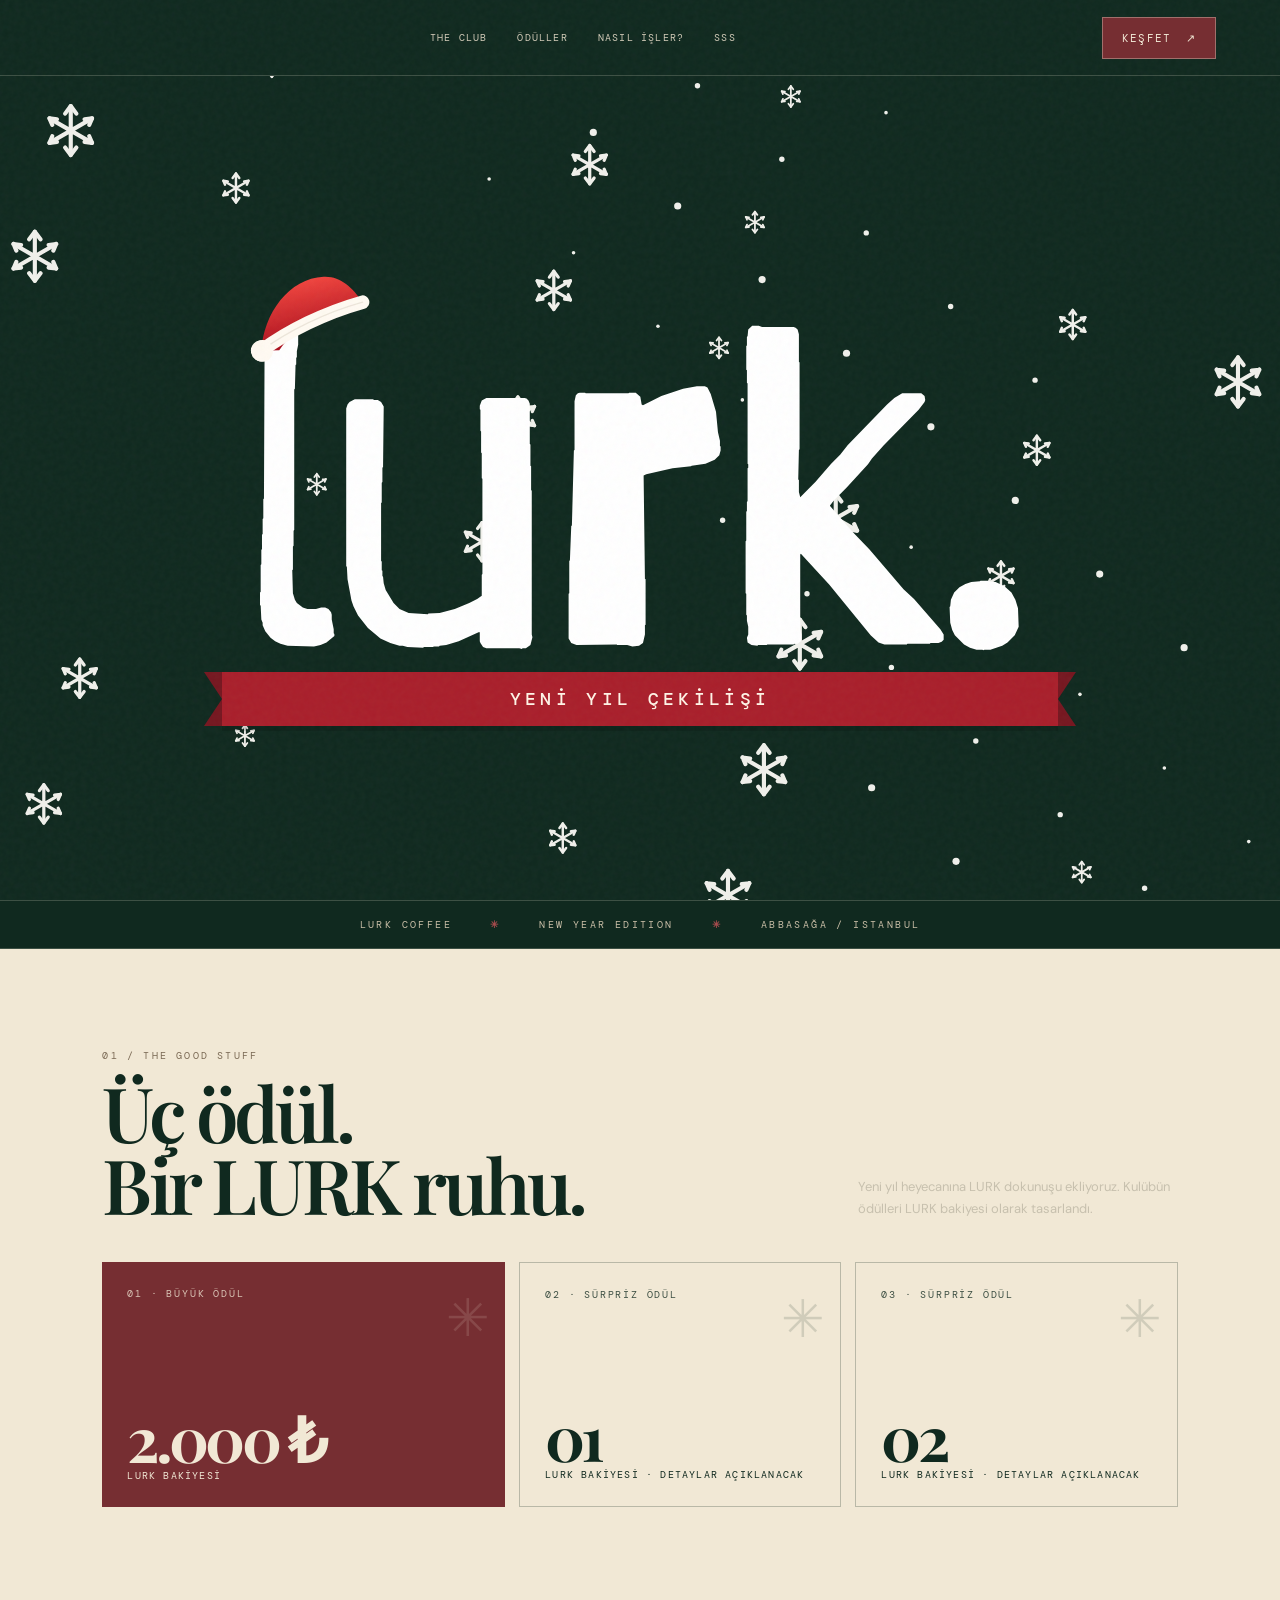
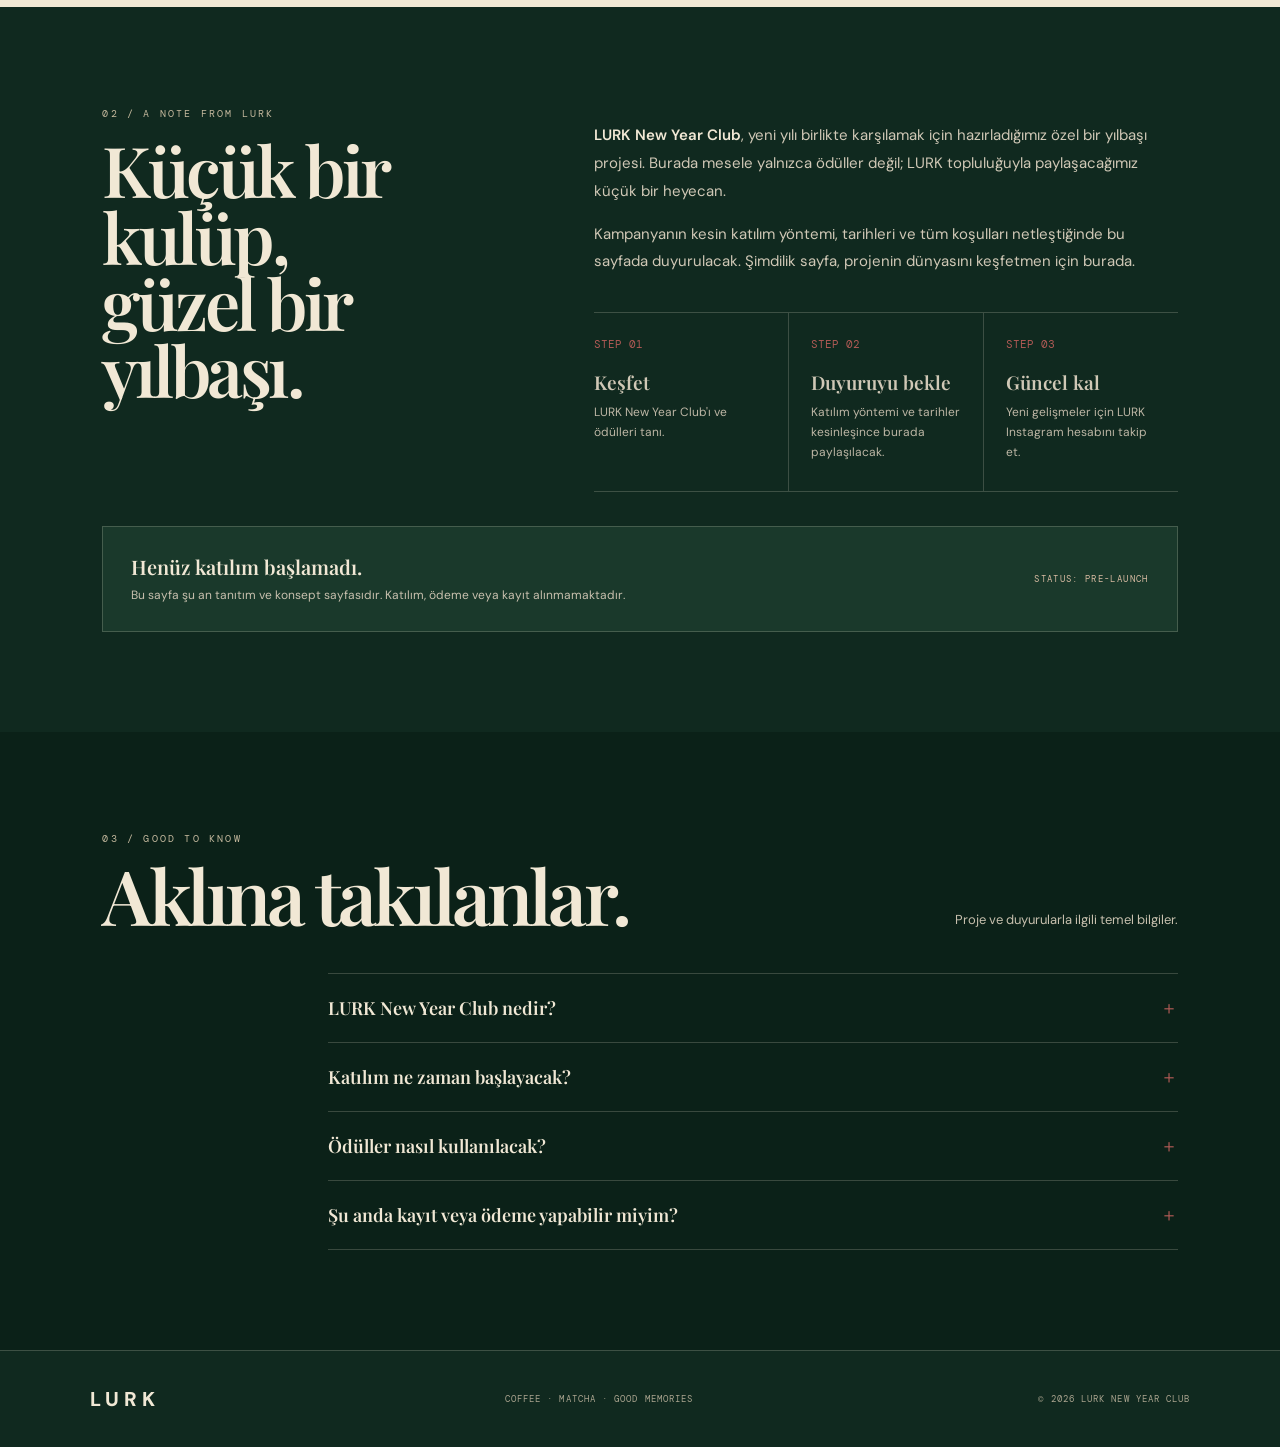
==== new-year-club/index.html @ 6da9ea79 "Add more breathing room above New Year ribbon" ====
<!doctype html>
<html lang="tr">
<head>
  <meta charset="UTF-8">
  <meta name="viewport" content="width=device-width, initial-scale=1">
  <meta name="theme-color" content="#10291f">
  <meta name="description" content="LURK New Year Club. Yeni yıla LURK'le, özel sürprizlerle gir.">
  <title>LURK New Year Club · 2026/27</title>
  <link rel="preconnect" href="https://fonts.googleapis.com">
  <link rel="preconnect" href="https://fonts.gstatic.com" crossorigin>
  <link href="https://fonts.googleapis.com/css2?family=DM+Mono:wght@400;500&family=DM+Sans:wght@400;500;600;700;800&family=Playfair+Display:ital,wght@0,600;0,700;1,600;1,700&display=swap" rel="stylesheet">
  <style>
    :root{--green:#10291f;--green2:#19392b;--cream:#f1e8d5;--paper:#e7dcc5;--red:#762e32;--ink:#18251e;--muted:#b8b49f;--line:rgba(241,232,213,.2);--mono:'DM Mono',monospace;--sans:'DM Sans',sans-serif;--serif:'Playfair Display',Georgia,serif}
    *{box-sizing:border-box}html{scroll-behavior:smooth}body{margin:0;background:var(--green);color:var(--cream);font-family:var(--sans);overflow-x:hidden}a{color:inherit;text-decoration:none}button{font:inherit}
    .grain{position:fixed;inset:0;pointer-events:none;z-index:5;opacity:.075;background-image:url("data:image/svg+xml,%3Csvg viewBox='0 0 180 180' xmlns='http://www.w3.org/2000/svg'%3E%3Cfilter id='n'%3E%3CfeTurbulence type='fractalNoise' baseFrequency='.9' numOctaves='3' stitchTiles='stitch'/%3E%3C/filter%3E%3Crect width='100%25' height='100%25' filter='url(%23n)' opacity='.5'/%3E%3C/svg%3E")}
    header{height:76px;padding:0 clamp(20px,5vw,76px);display:flex;align-items:center;justify-content:space-between;border-bottom:1px solid var(--line);position:relative;z-index:10}
    .brand{font-weight:800;letter-spacing:.25em;font-size:24px}.brand small{display:block;font:9px var(--mono);letter-spacing:.42em;margin-top:2px;text-align:center}
    nav{display:flex;align-items:center;gap:30px;font:10px var(--mono);letter-spacing:.12em;text-transform:uppercase;color:#d2cbb8}nav a:hover{color:#fff}
    .nav-cta,.button{background:var(--red);color:var(--cream);padding:13px 19px;border:1px solid rgba(241,232,213,.35);font:11px var(--mono);letter-spacing:.12em;text-transform:uppercase;display:inline-flex;align-items:center;gap:14px;transition:.2s}.nav-cta:hover,.button:hover{background:#8a3b3f;transform:translateY(-2px)}
    .menu-toggle{display:none;background:none;border:1px solid var(--line);color:var(--cream);padding:8px 11px}
    .hero{min-height:650px;padding:72px clamp(22px,7vw,110px) 64px;display:grid;grid-template-columns:1.08fr .92fr;gap:5vw;align-items:center;position:relative;overflow:hidden}
    .hero:before{content:'27';position:absolute;right:-20px;top:-120px;font:700 clamp(300px,45vw,650px)/1 var(--serif);color:rgba(241,232,213,.035);pointer-events:none}
    .eyebrow,.section-kicker{font:10px var(--mono);letter-spacing:.22em;text-transform:uppercase;color:#c4b89d}
    .eyebrow:before{content:'✳';color:#a65a56;margin-right:12px}
    h1{font:700 clamp(64px,10vw,142px)/.82 var(--serif);letter-spacing:-.075em;margin:30px 0 24px;max-width:760px}
    h1 em{color:#a74d4e;font-weight:600;display:block;margin-left:11%}
    .hero-copy{font:italic 19px/1.55 var(--serif);color:#d8cfbc;max-width:430px;margin:28px 0 30px}
    .hero-actions{display:flex;align-items:center;gap:22px;flex-wrap:wrap}.text-link{font:10px var(--mono);letter-spacing:.12em;text-transform:uppercase;border-bottom:1px solid #9a8d75;padding-bottom:6px}
    .hero-art{min-height:480px;position:relative;display:flex;align-items:center;justify-content:center}
    .orbit{width:min(39vw,470px);aspect-ratio:1;border:1px solid rgba(241,232,213,.28);border-radius:50%;position:absolute}
    .orbit:before,.orbit:after{content:'✳';position:absolute;color:#c8b998;font-size:26px}.orbit:before{top:7%;left:14%}.orbit:after{bottom:10%;right:12%}
    .poster-card{width:min(34vw,390px);min-width:280px;aspect-ratio: .78;background:var(--paper);color:var(--green);padding:22px;transform:rotate(3deg);box-shadow:18px 22px 0 rgba(0,0,0,.18);position:relative}
    .poster-inner{height:100%;border:1px solid rgba(16,41,31,.42);padding:20px 17px;display:flex;flex-direction:column;align-items:center;text-align:center;justify-content:space-between;position:relative;overflow:hidden}
    .poster-inner:before{content:'LURK';position:absolute;bottom:4px;left:0;right:0;font:800 74px var(--sans);letter-spacing:.15em;color:rgba(16,41,31,.045)}
    .poster-top{font:9px var(--mono);letter-spacing:.25em}.poster-title{font:700 clamp(45px,6vw,76px)/.8 var(--serif);letter-spacing:-.08em;margin:15px 0}.poster-title span{display:block;color:var(--red);font-style:italic;margin:12px 0 0 22px}.cup{width:130px;height:112px;margin:5px auto 10px;position:relative}.cup svg{width:100%;height:100%}.poster-foot{font:9px var(--mono);letter-spacing:.16em;line-height:1.8}
    .stamp{position:absolute;right:-23px;bottom:54px;width:100px;height:100px;border:1px solid var(--red);border-radius:50%;color:var(--red);display:grid;place-items:center;text-align:center;font:9px var(--mono);letter-spacing:.12em;transform:rotate(-13deg);background:var(--paper);outline:1px dashed var(--red);outline-offset:-7px}
    .ticker{border-top:1px solid var(--line);border-bottom:1px solid var(--line);padding:17px 0;overflow:hidden;white-space:nowrap;color:#c9bea7;font:10px var(--mono);letter-spacing:.2em;text-transform:uppercase}.ticker span{display:inline-block;animation:marquee 30s linear infinite}.ticker b{color:#a64b4d;margin:0 30px}@keyframes marquee{to{transform:translateX(-50%)}}
    section.content{padding:100px clamp(22px,8vw,120px)}.section-head{display:flex;justify-content:space-between;align-items:end;gap:30px;margin-bottom:42px}.section-head h2{font:600 clamp(42px,6vw,76px)/.95 var(--serif);letter-spacing:-.05em;margin:14px 0 0}.section-head p{max-width:320px;color:#c7c0ae;font-size:13px;line-height:1.7;margin:0}
    .prizes{background:var(--cream);color:var(--green)}.prizes .section-kicker{color:#7b6a55}.prize-grid{display:grid;grid-template-columns:1.25fr 1fr 1fr;gap:14px}.prize{min-height:245px;border:1px solid rgba(16,41,31,.25);padding:25px;display:flex;flex-direction:column;justify-content:space-between;position:relative;overflow:hidden}.prize:first-child{background:var(--red);color:var(--cream);border:0}.prize-num{font:10px var(--mono);letter-spacing:.18em;text-transform:uppercase;opacity:.8}.prize-value{font:700 clamp(35px,5vw,62px)/1 var(--serif);letter-spacing:-.06em}.prize-label{font:10px var(--mono);letter-spacing:.12em;text-transform:uppercase}.prize-mark{position:absolute;right:15px;top:18px;font:52px var(--serif);opacity:.14}
    .about-grid{display:grid;grid-template-columns:.8fr 1.2fr;gap:8vw;align-items:start}.about-grid h2{font:600 clamp(42px,6vw,70px)/.95 var(--serif);letter-spacing:-.05em;margin:16px 0}.about-copy{color:#d0c8b6;font-size:15px;line-height:1.85;max-width:650px}.about-copy strong{color:var(--cream);font-weight:600}
    .steps{display:grid;grid-template-columns:repeat(3,1fr);border-top:1px solid var(--line);border-bottom:1px solid var(--line);margin-top:36px}.step{padding:24px 22px 28px 0}.step+.step{padding-left:22px;border-left:1px solid var(--line)}.step-no{font:11px var(--mono);color:#b05a55}.step h3{font:600 19px var(--serif);margin:18px 0 8px}.step p{font-size:12px;line-height:1.65;color:#bdb6a5;margin:0}
    .notice{background:#1a392b;border:1px solid rgba(241,232,213,.2);padding:26px 28px;display:flex;align-items:center;justify-content:space-between;gap:25px;margin-top:34px}.notice strong{font:600 20px var(--serif)}.notice p{font-size:12px;line-height:1.6;color:#c8c0ae;margin:6px 0 0}.notice-tag{font:9px var(--mono);letter-spacing:.15em;text-transform:uppercase;color:#d8bba2;white-space:nowrap}
    .faq{background:#0b2118}.faq-list{max-width:850px;margin-left:auto}.faq-item{border-top:1px solid var(--line)}.faq-item:last-child{border-bottom:1px solid var(--line)}.faq-q{width:100%;background:none;border:0;color:var(--cream);display:flex;justify-content:space-between;text-align:left;padding:22px 0;font:600 18px var(--serif);cursor:pointer}.faq-q span:last-child{font:18px var(--mono);color:#b15b56}.faq-a{display:none;color:#c4bdac;font-size:13px;line-height:1.8;padding:0 40px 22px 0;max-width:700px}.faq-item.open .faq-a{display:block}
    footer{padding:35px clamp(22px,7vw,100px);border-top:1px solid var(--line);display:flex;align-items:center;justify-content:space-between;gap:20px;color:#aaa48f;font:9px var(--mono);letter-spacing:.12em;text-transform:uppercase}.footer-brand{font:800 20px var(--sans);letter-spacing:.25em;color:var(--cream)}
    @media(max-width:800px){header{height:66px}.menu-toggle{display:block}nav{display:none;position:absolute;top:66px;left:0;right:0;background:var(--green);padding:22px;flex-direction:column;align-items:flex-start;border-bottom:1px solid var(--line)}nav.open{display:flex}.nav-cta{display:none}.hero{grid-template-columns:1fr;padding-top:62px;gap:25px;min-height:auto}.hero-art{min-height:390px}.poster-card{width:290px}.orbit{width:340px}.hero:before{font-size:380px;top:20px}.section-head{display:block}.section-head p{margin-top:18px}.prize-grid{grid-template-columns:1fr}.prize{min-height:190px}.about-grid{grid-template-columns:1fr;gap:25px}.steps{grid-template-columns:1fr}.step,.step+.step{padding:20px 0;border-left:0;border-bottom:1px solid var(--line)}.step:last-child{border-bottom:0}.notice{align-items:flex-start;flex-direction:column}footer{flex-direction:column;align-items:flex-start}}
    @media(prefers-reduced-motion:reduce){*,*:before,*:after{scroll-behavior:auto!important;animation:none!important;transition:none!important}}
  
    /* Mobile-first refinements */

    @media(max-width:600px){
      .hero{display:flex;flex-direction:column;align-items:stretch;padding-top:34px}
      .hero-art{order:0;min-height:345px;margin:0 -8px 22px}
      .hero-copy-wrap{order:1;text-align:center}
      .hero-copy-wrap .eyebrow{display:none}
      .hero-copy-wrap h1{display:none}
      .hero-copy{font-size:18px;max-width:340px;margin:8px auto 22px}
      .hero-actions{justify-content:center}
      .poster-card{width:min(78vw,330px);min-width:0;aspect-ratio:.82;padding:13px;transform:rotate(1.5deg);box-shadow:10px 13px 0 rgba(0,0,0,.2)}
      .poster-inner{padding:17px 12px}
      .poster-top{font-size:8px;letter-spacing:.18em}
      .poster-title{font-size:clamp(52px,15vw,72px);margin:15px 0}
      .cup{width:125px;height:110px;margin:8px auto 12px}
      .poster-foot{font-size:8px}
      .stamp{right:-2px;bottom:28px;width:76px;height:76px;font-size:7px}
      .prize{background:#e7dcc5;border:1px solid rgba(118,46,50,.5);outline:1px dashed rgba(118,46,50,.45);outline-offset:-6px}
      .prize:first-child{background:#762e32;color:#f1e8d5;outline-color:rgba(241,232,213,.55)}
      .prize-value{font-size:50px}
    }

    @media(max-width:600px){
      .topline{height:27px;font-size:8px;letter-spacing:.12em}
      header{height:62px;padding:0 18px}
      .brand{font-size:21px}
      .brand small{font-size:8px}
      .menu-toggle{font-size:9px;letter-spacing:.12em;padding:8px 10px}
      nav{top:62px;padding:20px 22px;gap:22px}
      nav a{font-size:11px}
      .hero{padding:52px 22px 35px;gap:0;min-height:0;display:flex;flex-direction:column;align-items:stretch}
      .eyebrow{font-size:9px;letter-spacing:.14em}
      h1{font-size:clamp(58px,17vw,86px);line-height:.83;margin:25px 0 18px;letter-spacing:-.08em}
      h1 em{margin-left:8%}
      .hero-copy{font-size:17px;line-height:1.45;margin:0 0 23px;max-width:330px}
      .hero-actions{gap:17px}
      .button{font-size:10px;padding:13px 15px}
      .text-link{font-size:9px}
      .hero-art{min-height:365px;margin:0 -5px 0}
      .orbit{width:310px;max-width:88vw}
      .poster-card{width:min(76vw,300px);min-width:0;padding:15px;transform:rotate(2deg)}
      .poster-inner{padding:16px 12px}
      .poster-top{font-size:8px}
      .poster-title{font-size:clamp(48px,14vw,66px);margin:10px 0}
      .cup{width:112px;height:96px}
      .poster-foot{font-size:8px}
      .stamp{width:78px;height:78px;right:-5px;bottom:34px;font-size:7px}
      .ticker{padding:13px 0;font-size:9px}
      section.content{padding:68px 22px}
      .section-head{margin-bottom:28px}
      .section-head h2{font-size:48px;line-height:.98}
      .section-head p{font-size:12px;line-height:1.65;margin-top:14px}
      .prize-grid{gap:10px}
      .prize{min-height:155px;padding:20px}
      .prize:first-child{min-height:175px}
      .prize-num,.prize-label{font-size:9px}
      .prize-value{font-size:48px}
      .prize-mark{font-size:42px}
      .about-grid{gap:18px}
      .about-grid h2{font-size:48px}
      .about-copy{font-size:13px;line-height:1.8}
      .steps{margin-top:26px}
      .step,.step+.step{padding:18px 0}
      .step h3{font-size:18px;margin:10px 0 6px}
      .step p{font-size:11px}
      .notice{padding:20px;margin-top:25px;gap:12px}
      .notice strong{font-size:18px}
      .notice p{font-size:11px}
      .notice-tag{font-size:8px}
      .faq .section-head h2{font-size:43px}
      .faq-q{font-size:16px;padding:19px 0;gap:14px}
      .faq-a{font-size:12px;padding-right:20px}
      footer{padding:28px 22px;gap:12px;font-size:8px}
    }
    @media(max-width:380px){
      .hero{padding-left:18px;padding-right:18px}
      .hero-art{min-height:330px}
      .poster-card{width:260px}
      .stamp{right:-8px}
      .hero-actions{align-items:flex-start;flex-direction:column;gap:14px}
      .section-head h2,.about-grid h2{font-size:43px}
    }


    /* Requested opening layout */
    header{justify-content:center}
    header nav{margin:0 auto}
    .opening-logo{position:absolute;z-index:2;top:34px;left:50%;transform:translateX(-50%);width:min(330px,34vw);pointer-events:none}
    .opening-logo img{display:block;width:100%;height:auto}
    .hero{padding-top:155px}
    @media(max-width:800px){
      header{justify-content:flex-end}
      header nav{margin:0}
      .opening-logo{top:28px;width:min(270px,72vw)}
      .hero{padding-top:145px}
    }
    @media(max-width:600px){.hero{padding-top:140px}}

    /* Minimal green opening screen with centered white LURK mark */
    .hero.logo-splash{min-height:calc(100svh - 76px);height:calc(100svh - 76px);padding:0;margin:0;display:flex;align-items:center;justify-content:center;background:var(--green);overflow:hidden}
    .hero.logo-splash:before{display:none}
    .logo-splash .opening-logo{position:static;top:auto;left:auto;transform:none;width:min(68vw,760px);margin:0}
    .logo-splash .opening-logo img{display:block;width:100%;height:auto;filter:brightness(0) invert(1)}
    @media(max-width:800px){.hero.logo-splash{min-height:calc(100svh - 66px);height:calc(100svh - 66px);padding:0}.logo-splash .opening-logo{width:min(78vw,560px)}}
    @media(max-width:600px){.hero.logo-splash{min-height:calc(100svh - 62px);height:calc(100svh - 62px);padding:0}.logo-splash .opening-logo{width:min(82vw,460px)}}

    /* Subtle New Year details around the LURK wordmark */
    .festive-logo{position:relative}
    .festive-logo .santa-hat{position:absolute;z-index:2;left:8%;top:-10%;width:17%;height:21%;transform:rotate(-17deg);pointer-events:none}
    .santa-hat:before{content:"";position:absolute;left:8%;bottom:13%;width:88%;height:82%;background:#a93438;clip-path:polygon(0 100%,19% 38%,45% 0,100% 100%);border-radius:7px 7px 2px 2px}
    .santa-hat:after{content:"";position:absolute;left:0;bottom:5%;width:100%;height:18%;background:#fff8e9;border-radius:8px;box-shadow:0 1px 2px #0003}
    .logo-snow{position:absolute;color:#fff8e9;line-height:1;pointer-events:none;text-shadow:0 1px 8px #fff5}
    .snow-one{right:5%;top:-13%;font-size:clamp(18px,3vw,34px)}
    .snow-two{right:-4%;bottom:2%;font-size:clamp(15px,2.3vw,25px)}
    .holly{position:absolute;right:13%;top:-12%;width:54px;height:34px;transform:rotate(12deg);pointer-events:none}
    .holly i{position:absolute;top:8px;width:25px;height:13px;background:#477b4e;border-radius:100% 0 100% 0}
    .holly i:first-child{left:2px;transform:rotate(25deg)}
    .holly i:nth-child(2){right:2px;transform:scaleX(-1) rotate(25deg)}
    .holly b{position:absolute;left:22px;top:13px;width:8px;height:8px;border-radius:50%;background:#c23b40;box-shadow:7px 2px 0 #c23b40,3px -5px 0 #c23b40}
    /* Align Santa hat directly with the upper stroke of the L */
    .festive-logo .santa-hat{left:0.8%;top:-18%;width:13%;height:23%;transform:rotate(-12deg)}
    @media(max-width:600px){.festive-logo .santa-hat{left:0.8%;top:-18%;width:14%;height:24%}.holly{right:10%;top:-15%;transform:scale(.78) rotate(12deg)}}

    /* Fix: decorations are positioned relative to the centered logo itself */
    .hero.logo-splash .opening-logo{position:relative!important;top:auto!important;left:auto!important;transform:none!important;isolation:isolate}
    .hero.logo-splash .santa-hat{left:.5%;top:-15%;width:14%;height:24%;transform:rotate(-12deg)}
    @media(max-width:600px){.hero.logo-splash .santa-hat{left:.5%;top:-15%;width:15%;height:25%}}

    /* Final festive treatment: exact wordmark with dense snowfall overlay */
    .hero.logo-splash .opening-logo{position:relative!important;top:auto!important;left:auto!important;transform:none!important;width:min(68vw,760px);aspect-ratio:1155/496;isolation:isolate}
    .hero.logo-splash .opening-logo .wordmark{position:absolute;inset:0;z-index:1;display:block;width:100%;height:100%;filter:brightness(0) invert(1)}
    .hero.logo-splash .opening-logo .snowfall-overlay{position:absolute;inset:0;z-index:2;display:block;width:100%;height:100%;object-fit:contain;pointer-events:none}
    @media(max-width:800px){.hero.logo-splash .opening-logo{width:min(78vw,560px)}}
    @media(max-width:600px){.hero.logo-splash .opening-logo{width:min(82vw,460px)}}

    /* Full-viewport snowfall, with the hat attached to the L */
    .hero.logo-splash{position:relative;isolation:isolate}
    .hero.logo-splash>.snowfall-overlay{position:absolute;inset:0;z-index:0;width:100%;height:100%;object-fit:cover;display:block;pointer-events:none}
    .hero.logo-splash .opening-logo{z-index:2}
    .hero.logo-splash .opening-logo .wordmark{z-index:1}
    .hero.logo-splash .opening-logo .santa-hat-art{position:absolute;z-index:3;left:-2.5%;top:-22%;width:23%;height:auto;display:block;filter:none;transform:rotate(-8deg);pointer-events:none}
    @media(max-width:600px){.hero.logo-splash .opening-logo .santa-hat-art{left:-2%;top:-21%;width:24%}}

    /* Santa hat: smaller and seated directly on the L */
    .hero.logo-splash .opening-logo .santa-hat-art{
      left:-1.2%;top:-13.5%;width:17%;height:auto;
      transform:rotate(-13deg);transform-origin:22% 78%;
    }
    /* Red horizontal campaign ribbon under the wordmark */
    .hero.logo-splash .new-year-ribbon{
      position:absolute;z-index:4;left:-5%;bottom:-23%;width:110%;height:clamp(34px,5.5vw,54px);
      display:flex;align-items:center;justify-content:center;
      background:#a91f2b;color:#fff4e7;
      box-shadow:0 5px 0 rgba(0,0,0,.13);
      font:500 clamp(11px,1.65vw,18px) var(--mono);
      letter-spacing:.24em;text-align:center;
    }
    .hero.logo-splash .new-year-ribbon:before,
    .hero.logo-splash .new-year-ribbon:after{
      content:"";position:absolute;top:0;width:0;height:0;border-top:calc(clamp(34px,5.5vw,54px)/2) solid #761720;
      border-bottom:calc(clamp(34px,5.5vw,54px)/2) solid #761720;
    }
    .hero.logo-splash .new-year-ribbon:before{left:-18px;border-left:18px solid transparent}
    .hero.logo-splash .new-year-ribbon:after{right:-18px;border-right:18px solid transparent}
    .hero.logo-splash .new-year-ribbon span{position:relative;z-index:1}
    @media(max-width:600px){
      .hero.logo-splash .opening-logo .santa-hat-art{left:-1%;top:-13%;width:17.5%}
      .hero.logo-splash .new-year-ribbon{left:-3%;width:106%;bottom:-24%;height:36px;font-size:11px;letter-spacing:.18em}
      .hero.logo-splash .new-year-ribbon:before,.hero.logo-splash .new-year-ribbon:after{border-top-width:18px;border-bottom-width:18px}
    }
  </style>
</head>
<body>
  <div class="grain"></div>
  <header>
    <button class="menu-toggle" aria-label="Menüyü aç" aria-expanded="false">MENU +</button>
    <nav>
      <a href="#club">The Club</a><a href="#prizes">Ödüller</a><a href="#how">Nasıl işler?</a><a href="#faq">SSS</a>
    </nav>
    <a class="nav-cta" href="#club">Keşfet <span>↗</span></a>
  </header>
  <main id="top">
    <section class="hero logo-splash" id="club" aria-label="LURK">
      <img class="snowfall-overlay" src="./snowfall-full.svg" alt="" aria-hidden="true">
      <div class="opening-logo festive-logo">
        <img class="wordmark" src="./lurk-logo.svg" alt="LURK">
        <img class="santa-hat-art" src="./santa-hat.svg" alt="" aria-hidden="true">
        <div class="new-year-ribbon"><span>YENİ YIL ÇEKİLİŞİ</span></div>
      </div>
    </section>
    <div class="ticker" style="text-align:center;letter-spacing:.24em">LURK COFFEE <b>✳</b> NEW YEAR EDITION <b>✳</b> ABBASAĞA / ISTANBUL</div>
    <section class="content prizes" id="prizes">
      <div class="section-head"><div><div class="section-kicker">01 / The good stuff</div><h2>Üç ödül.<br>Bir LURK ruhu.</h2></div><p>Yeni yıl heyecanına LURK dokunuşu ekliyoruz. Kulübün ödülleri LURK bakiyesi olarak tasarlandı.</p></div>
      <div class="prize-grid">
        <article class="prize"><span class="prize-num">01 · Büyük ödül</span><span class="prize-mark">✳</span><div><div class="prize-value">2.000 ₺</div><div class="prize-label">LURK bakiyesi</div></div></article>
        <article class="prize"><span class="prize-num">02 · Sürpriz ödül</span><span class="prize-mark">✳</span><div><div class="prize-value">01</div><div class="prize-label">LURK bakiyesi · detaylar açıklanacak</div></div></article>
        <article class="prize"><span class="prize-num">03 · Sürpriz ödül</span><span class="prize-mark">✳</span><div><div class="prize-value">02</div><div class="prize-label">LURK bakiyesi · detaylar açıklanacak</div></div></article>
      </div>
    </section>
    <section class="content" id="how">
      <div class="about-grid">
        <div><div class="section-kicker">02 / A note from LURK</div><h2>Küçük bir kulüp,<br>güzel bir yılbaşı.</h2></div>
        <div class="about-copy"><p><strong>LURK New Year Club</strong>, yeni yılı birlikte karşılamak için hazırladığımız özel bir yılbaşı projesi. Burada mesele yalnızca ödüller değil; LURK topluluğuyla paylaşacağımız küçük bir heyecan.</p><p>Kampanyanın kesin katılım yöntemi, tarihleri ve tüm koşulları netleştiğinde bu sayfada duyurulacak. Şimdilik sayfa, projenin dünyasını keşfetmen için burada.</p>
          <div class="steps"><div class="step"><div class="step-no">STEP 01</div><h3>Keşfet</h3><p>LURK New Year Club'ı ve ödülleri tanı.</p></div><div class="step"><div class="step-no">STEP 02</div><h3>Duyuruyu bekle</h3><p>Katılım yöntemi ve tarihler kesinleşince burada paylaşılacak.</p></div><div class="step"><div class="step-no">STEP 03</div><h3>Güncel kal</h3><p>Yeni gelişmeler için LURK Instagram hesabını takip et.</p></div></div>
        </div>
      </div>
      <div class="notice"><div><strong>Henüz katılım başlamadı.</strong><p>Bu sayfa şu an tanıtım ve konsept sayfasıdır. Katılım, ödeme veya kayıt alınmamaktadır.</p></div><div class="notice-tag">STATUS: PRE-LAUNCH</div></div>
    </section>
    <section class="content faq" id="faq">
      <div class="section-head"><div><div class="section-kicker">03 / Good to know</div><h2>Aklına takılanlar.</h2></div><p>Proje ve duyurularla ilgili temel bilgiler.</p></div>
      <div class="faq-list">
        <div class="faq-item"><button class="faq-q" aria-expanded="false">LURK New Year Club nedir?<span>＋</span></button><div class="faq-a">LURK tarafından hazırlanan, yeni yıl dönemine özel ödül ve topluluk etkinliği konseptidir.</div></div>
        <div class="faq-item"><button class="faq-q" aria-expanded="false">Katılım ne zaman başlayacak?<span>＋</span></button><div class="faq-a">Katılım yöntemi, takvim ve koşullar kesinleştiğinde bu sayfa ve LURK'ün sosyal medya hesapları üzerinden duyurulacaktır.</div></div>
        <div class="faq-item"><button class="faq-q" aria-expanded="false">Ödüller nasıl kullanılacak?<span>＋</span></button><div class="faq-a">Büyük ödül için 2.000 TL LURK bakiyesi planlanmaktadır. Kullanım koşulları ve diğer ödüllerin tutarları kesin kampanya duyurusunda açıklanacaktır.</div></div>
        <div class="faq-item"><button class="faq-q" aria-expanded="false">Şu anda kayıt veya ödeme yapabilir miyim?<span>＋</span></button><div class="faq-a">Hayır. Bu ön izleme sayfasında herhangi bir kayıt veya ödeme alınmamaktadır.</div></div>
      </div>
    </section>
  </main>
  <footer><a class="footer-brand" href="#top">LURK</a><span>COFFEE · MATCHA · GOOD MEMORIES</span><span>© 2026 LURK NEW YEAR CLUB</span></footer>
  <script>
    const toggle=document.querySelector('.menu-toggle');const nav=document.querySelector('nav');
    toggle.addEventListener('click',()=>{const open=nav.classList.toggle('open');toggle.setAttribute('aria-expanded',String(open));toggle.textContent=open?'CLOSE −':'MENU +'});
    nav.querySelectorAll('a').forEach(a=>a.addEventListener('click',()=>{nav.classList.remove('open');toggle.setAttribute('aria-expanded','false');toggle.textContent='MENU +'}));
    document.querySelectorAll('.faq-q').forEach(btn=>btn.addEventListener('click',()=>{const item=btn.closest('.faq-item');const open=item.classList.toggle('open');btn.setAttribute('aria-expanded',String(open));btn.querySelector('span').textContent=open?'−':'＋'}));
  </script>
</body>
</html>
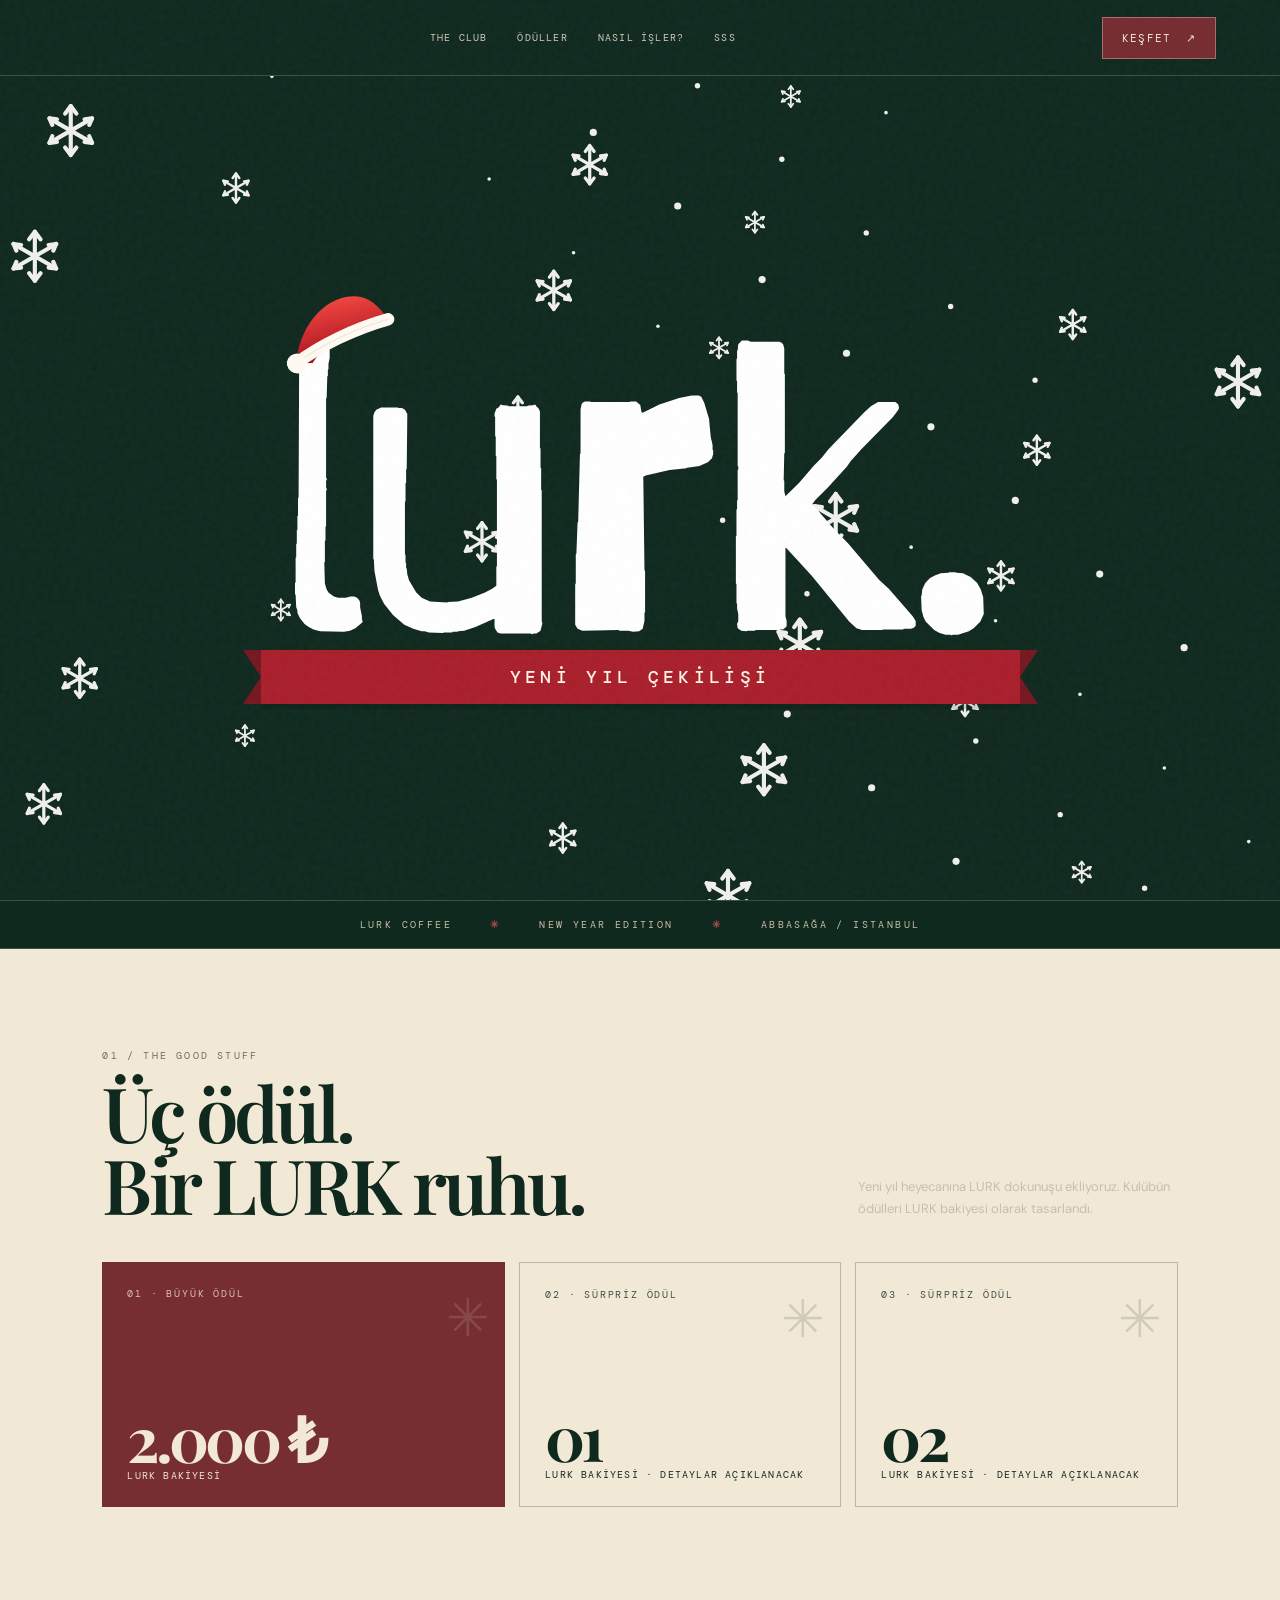
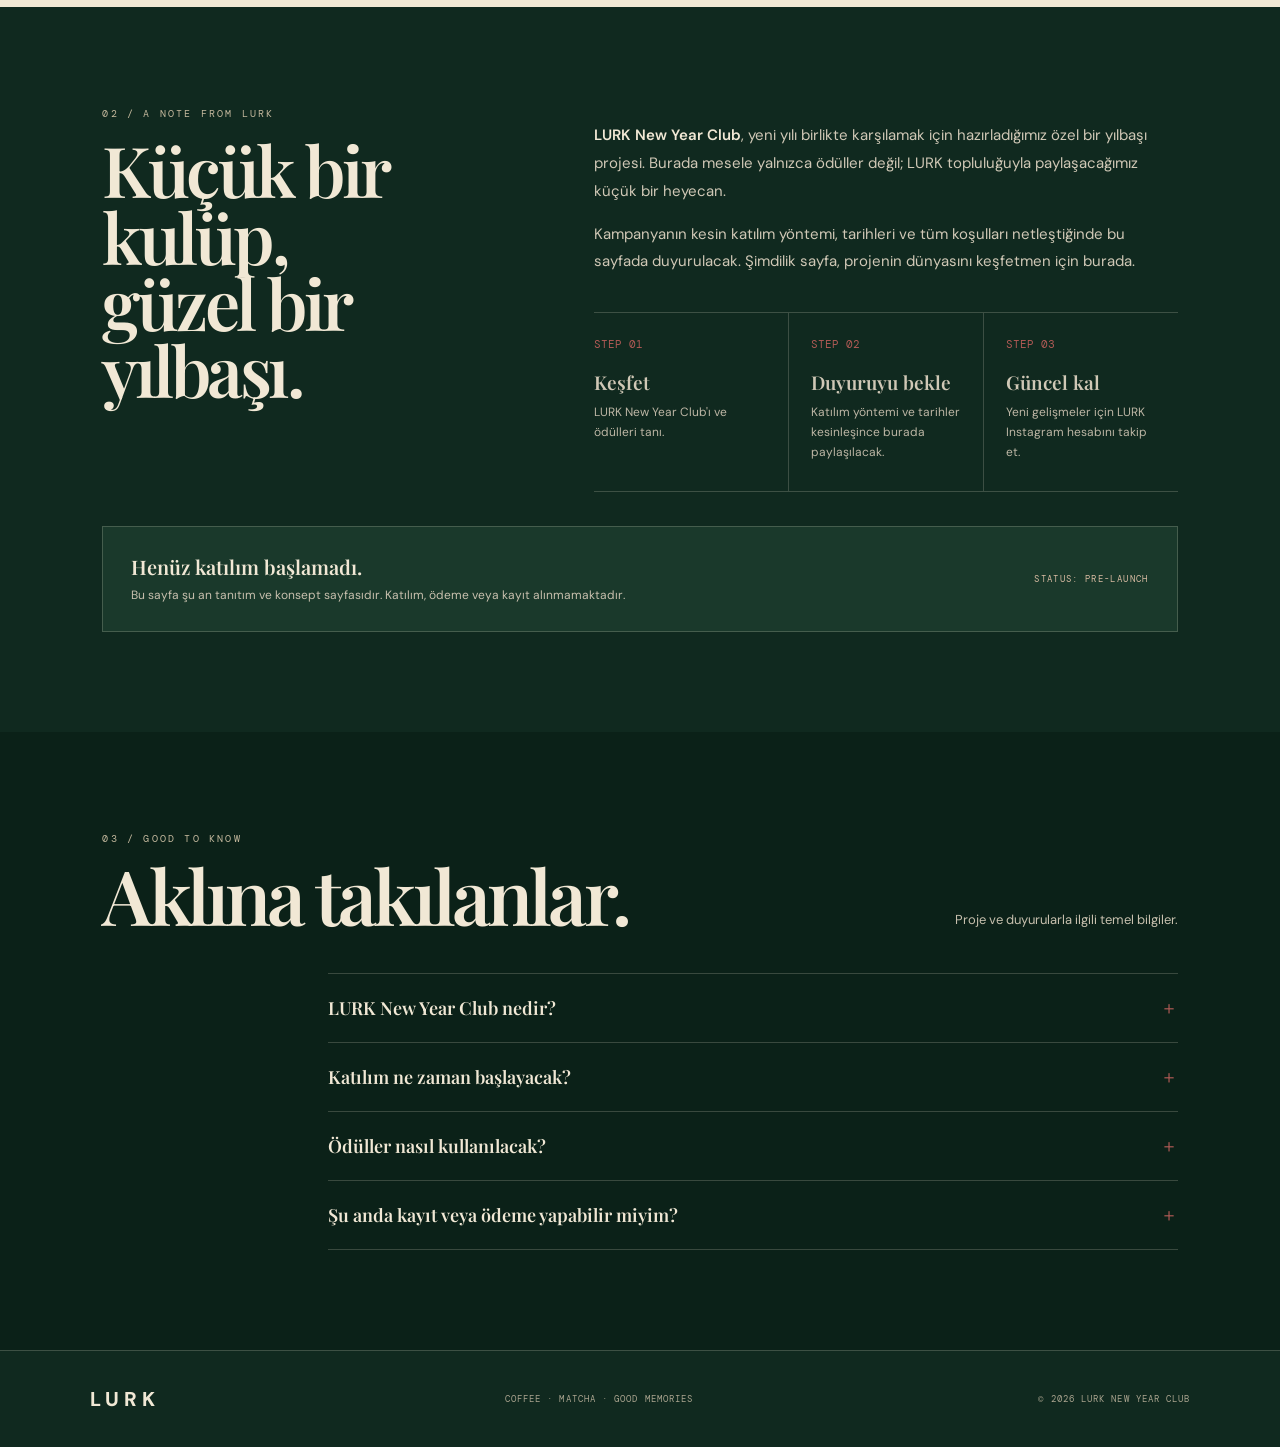
==== commit 5cbc1f5b: "Slightly reduce centered LURK logo size" ====
--- a/new-year-club/index.html
+++ b/new-year-club/index.html
@@ -148,8 +148,8 @@
     .hero.logo-splash:before{display:none}
     .logo-splash .opening-logo{position:static;top:auto;left:auto;transform:none;width:min(68vw,760px);margin:0}
     .logo-splash .opening-logo img{display:block;width:100%;height:auto;filter:brightness(0) invert(1)}
-    @media(max-width:800px){.hero.logo-splash{min-height:calc(100svh - 66px);height:calc(100svh - 66px);padding:0}.logo-splash .opening-logo{width:min(78vw,560px)}}
-    @media(max-width:600px){.hero.logo-splash{min-height:calc(100svh - 62px);height:calc(100svh - 62px);padding:0}.logo-splash .opening-logo{width:min(82vw,460px)}}
+    @media(max-width:800px){.hero.logo-splash{min-height:calc(100svh - 66px);height:calc(100svh - 66px);padding:0}.logo-splash .opening-logo{width:min(72vw,520px)}}
+    @media(max-width:600px){.hero.logo-splash{min-height:calc(100svh - 62px);height:calc(100svh - 62px);padding:0}.logo-splash .opening-logo{width:min(76vw,430px)}}
 
     /* Subtle New Year details around the LURK wordmark */
     .festive-logo{position:relative}
@@ -174,7 +174,7 @@
     @media(max-width:600px){.hero.logo-splash .santa-hat{left:.5%;top:-15%;width:15%;height:25%}}
 
     /* Final festive treatment: exact wordmark with dense snowfall overlay */
-    .hero.logo-splash .opening-logo{position:relative!important;top:auto!important;left:auto!important;transform:none!important;width:min(68vw,760px);aspect-ratio:1155/496;isolation:isolate}
+    .hero.logo-splash .opening-logo{position:relative!important;top:auto!important;left:auto!important;transform:none!important;width:min(62vw,690px);aspect-ratio:1155/496;isolation:isolate}
     .hero.logo-splash .opening-logo .wordmark{position:absolute;inset:0;z-index:1;display:block;width:100%;height:100%;filter:brightness(0) invert(1)}
     .hero.logo-splash .opening-logo .snowfall-overlay{position:absolute;inset:0;z-index:2;display:block;width:100%;height:100%;object-fit:contain;pointer-events:none}
     @media(max-width:800px){.hero.logo-splash .opening-logo{width:min(78vw,560px)}}
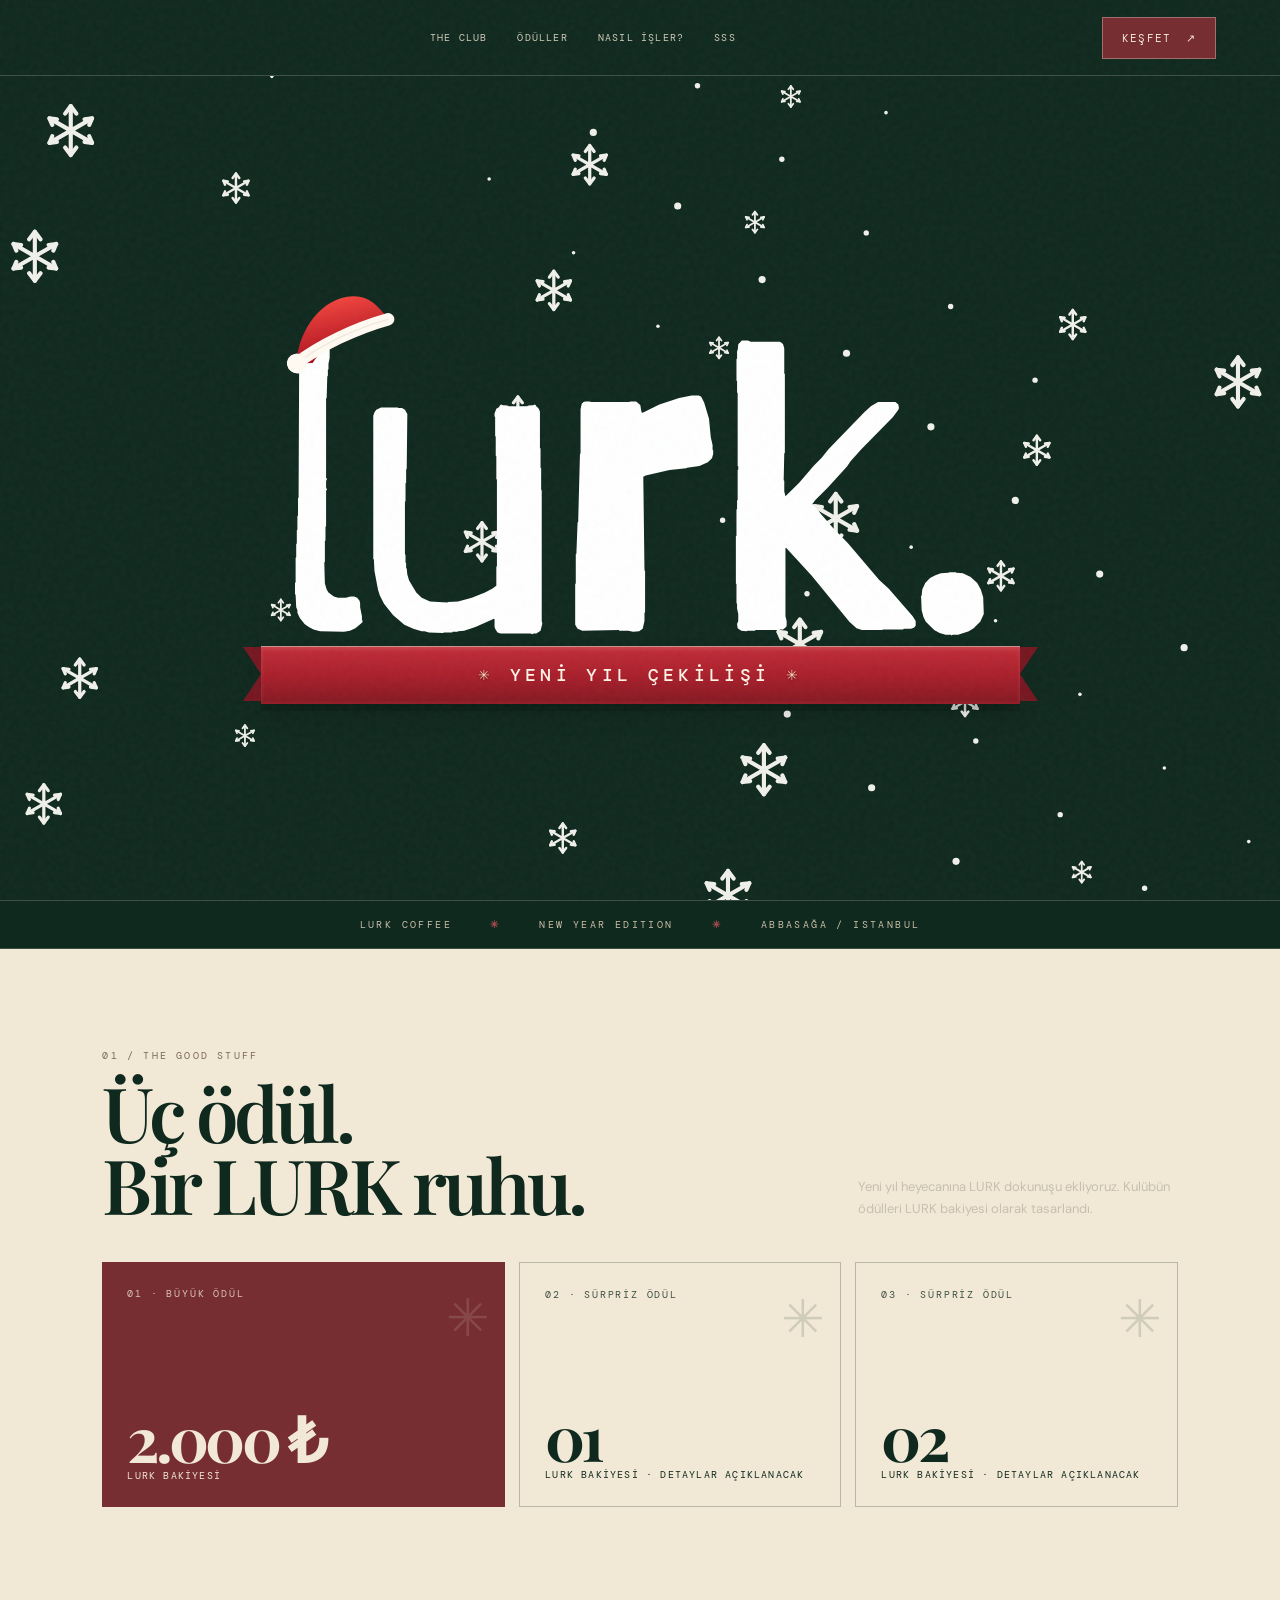
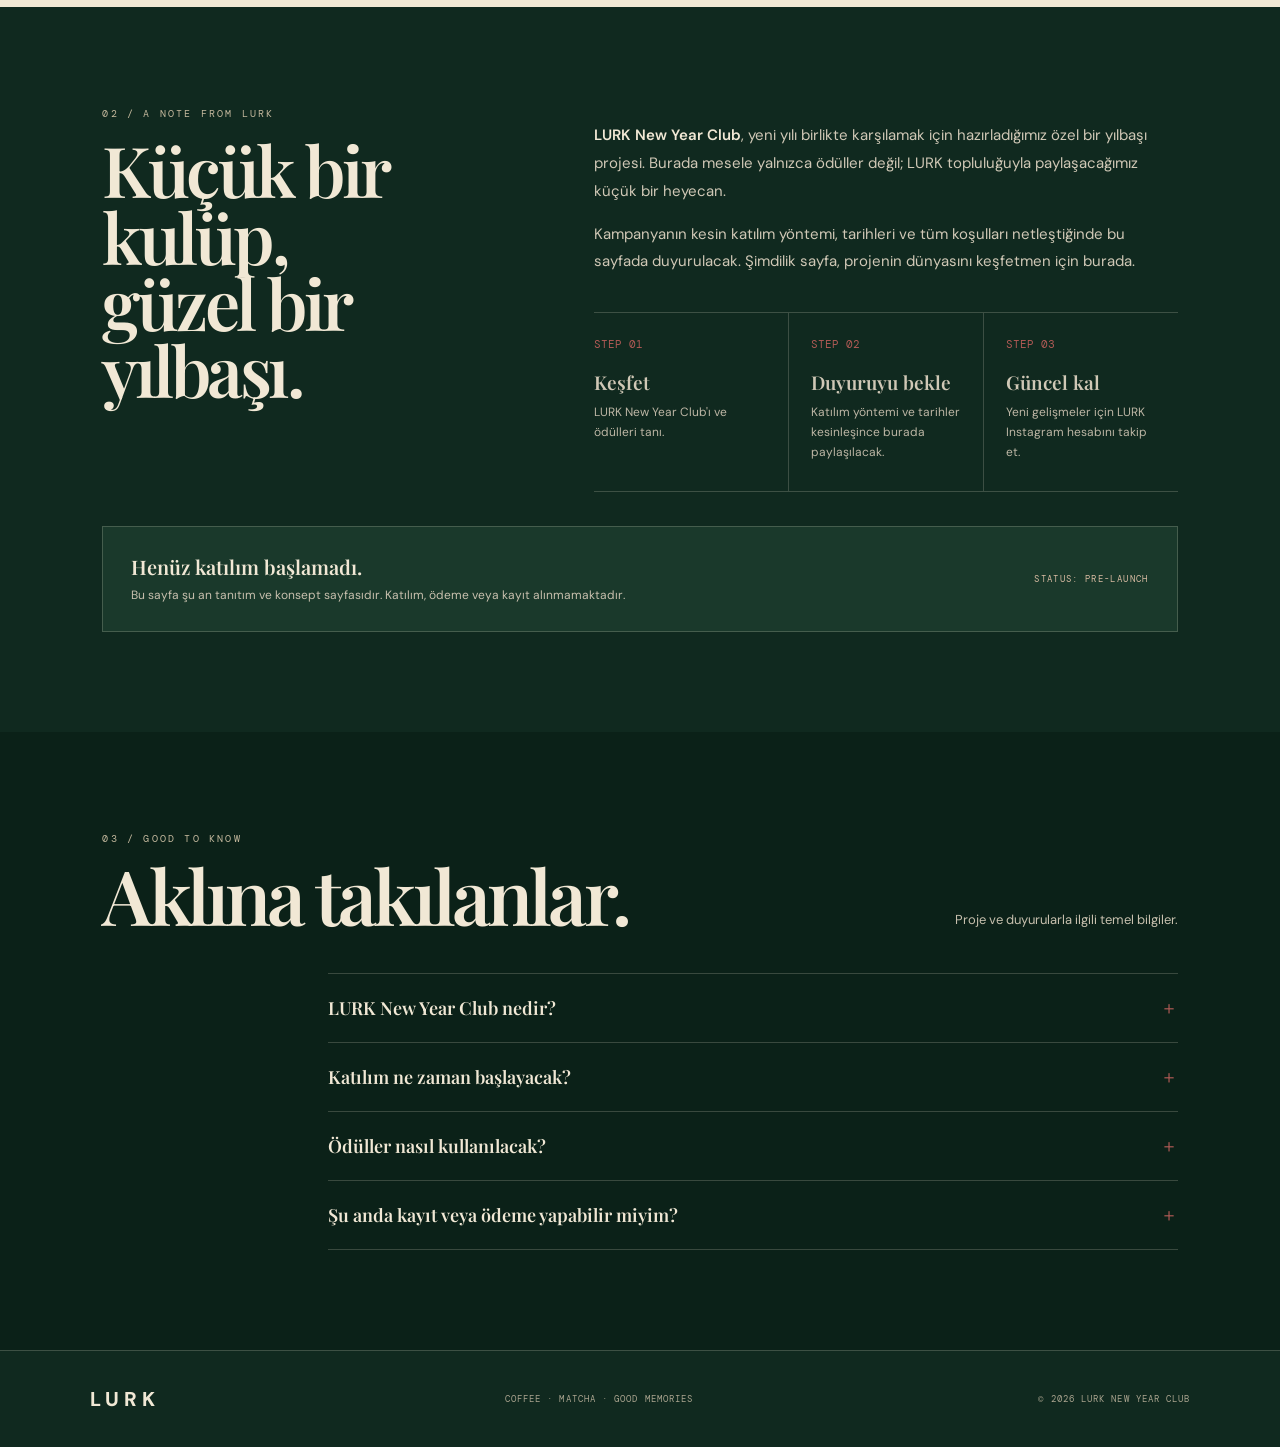
==== commit 985cb7a3: "Give New Year ribbon a festive dimensional sway" ====
--- a/new-year-club/index.html
+++ b/new-year-club/index.html
@@ -195,13 +195,26 @@
     }
     /* Red horizontal campaign ribbon under the wordmark */
     .hero.logo-splash .new-year-ribbon{
-      position:absolute;z-index:4;left:-5%;bottom:-23%;width:110%;height:clamp(34px,5.5vw,54px);
+      position:absolute;z-index:4;left:-5%;bottom:-23%;width:110%;height:clamp(38px,5.8vw,58px);
       display:flex;align-items:center;justify-content:center;
-      background:#a91f2b;color:#fff4e7;
-      box-shadow:0 5px 0 rgba(0,0,0,.13);
+      background:linear-gradient(180deg,#c12d38 0%,#a91f2b 52%,#861923 100%);color:#fff4e7;
+      border-top:1px solid rgba(255,245,225,.55);border-bottom:2px solid rgba(70,0,8,.35);
+      box-shadow:0 7px 0 rgba(0,0,0,.14),0 12px 22px rgba(0,0,0,.12),inset 0 2px 4px rgba(255,255,255,.13);
       font:500 clamp(11px,1.65vw,18px) var(--mono);
       letter-spacing:.24em;text-align:center;
-    }
+      transform-origin:50% 0;
+      animation:ribbon-sway 3.8s ease-in-out infinite;
+    }
+    .hero.logo-splash .new-year-ribbon span:before,
+    .hero.logo-splash .new-year-ribbon span:after{
+      content:"✳";display:inline-block;color:#f5d9b7;font-size:.78em;vertical-align:1px;
+      margin:0 1.1em;text-shadow:0 1px 2px #64111a;
+    }
+    @keyframes ribbon-sway{
+      0%,100%{transform:rotate(-1.1deg) translateY(0)}
+      50%{transform:rotate(1.1deg) translateY(2px)}
+    }
+    @media(prefers-reduced-motion:reduce){.hero.logo-splash .new-year-ribbon{animation:none}}
     .hero.logo-splash .new-year-ribbon:before,
     .hero.logo-splash .new-year-ribbon:after{
       content:"";position:absolute;top:0;width:0;height:0;border-top:calc(clamp(34px,5.5vw,54px)/2) solid #761720;
@@ -212,7 +225,7 @@
     .hero.logo-splash .new-year-ribbon span{position:relative;z-index:1}
     @media(max-width:600px){
       .hero.logo-splash .opening-logo .santa-hat-art{left:-1%;top:-13%;width:17.5%}
-      .hero.logo-splash .new-year-ribbon{left:-3%;width:106%;bottom:-24%;height:36px;font-size:11px;letter-spacing:.18em}
+      .hero.logo-splash .new-year-ribbon{left:-3%;width:106%;bottom:-24%;height:38px;font-size:11px;letter-spacing:.18em}
       .hero.logo-splash .new-year-ribbon:before,.hero.logo-splash .new-year-ribbon:after{border-top-width:18px;border-bottom-width:18px}
     }
   </style>
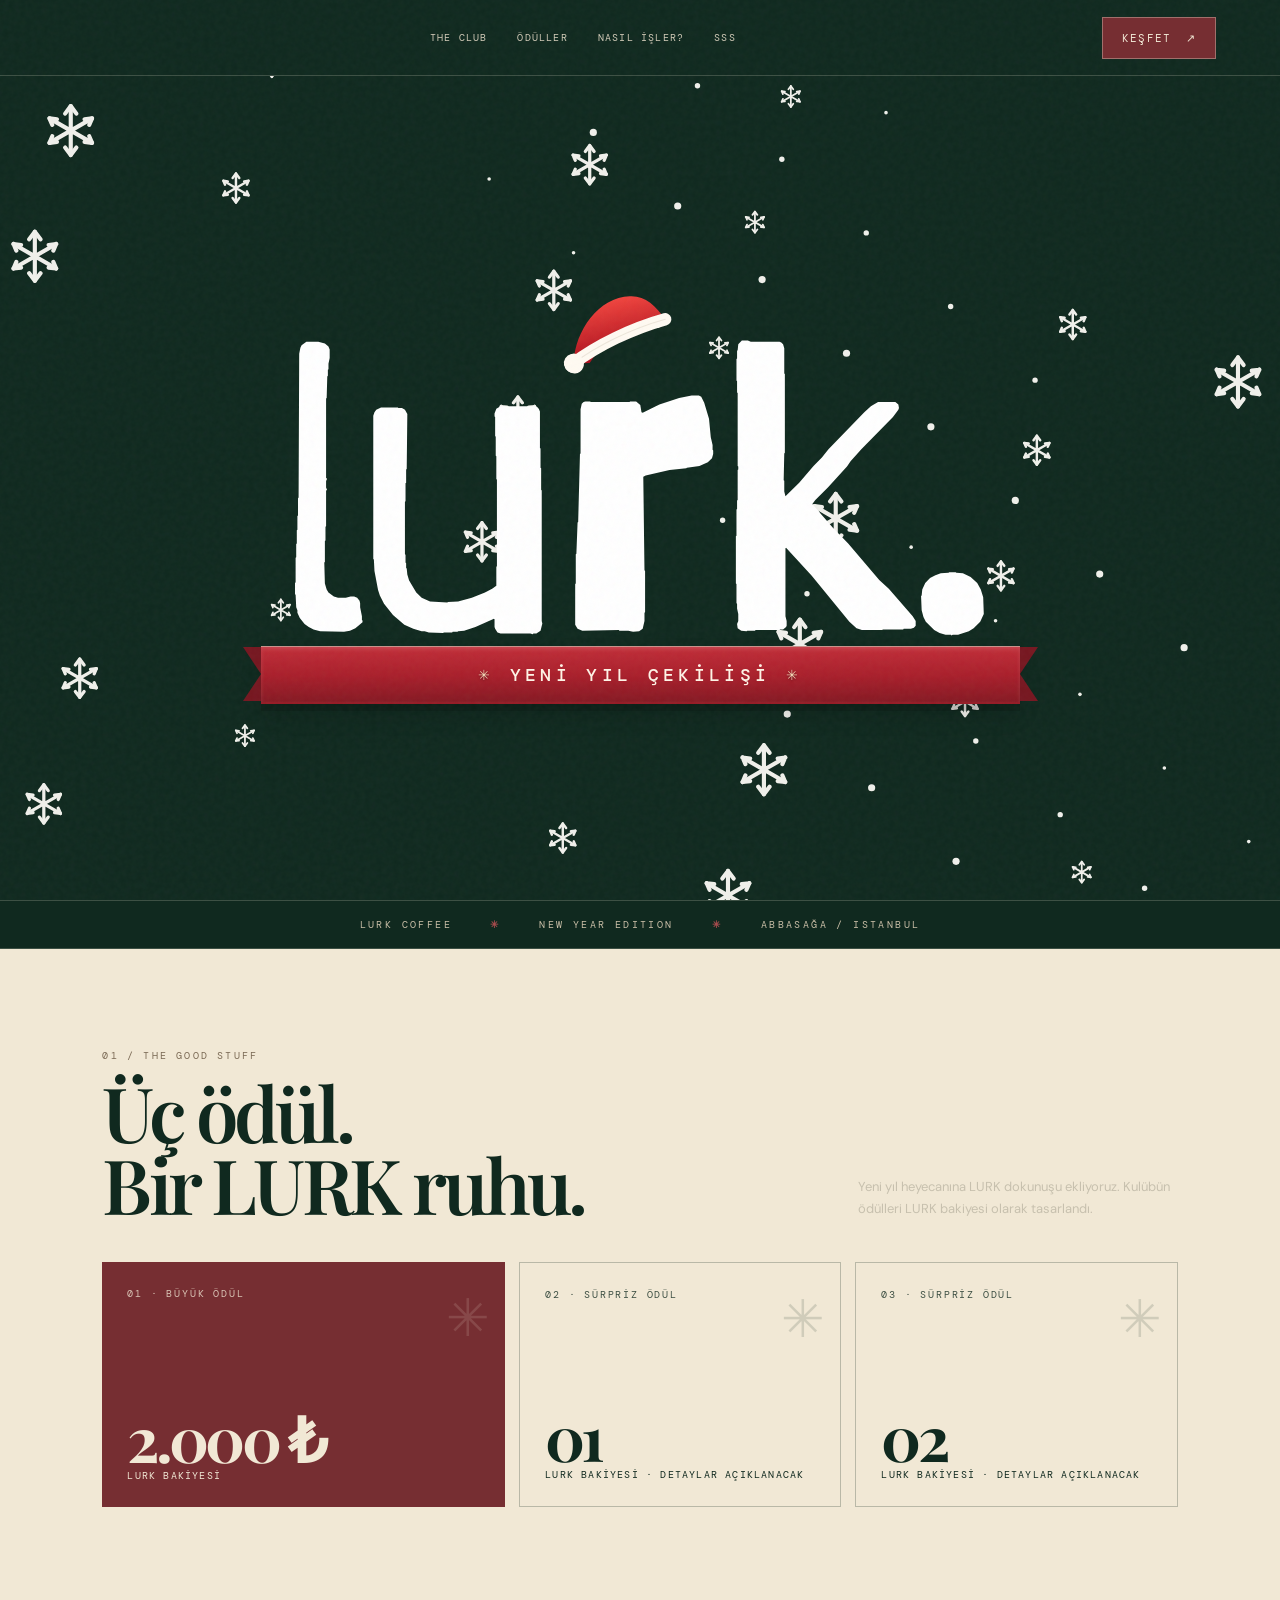
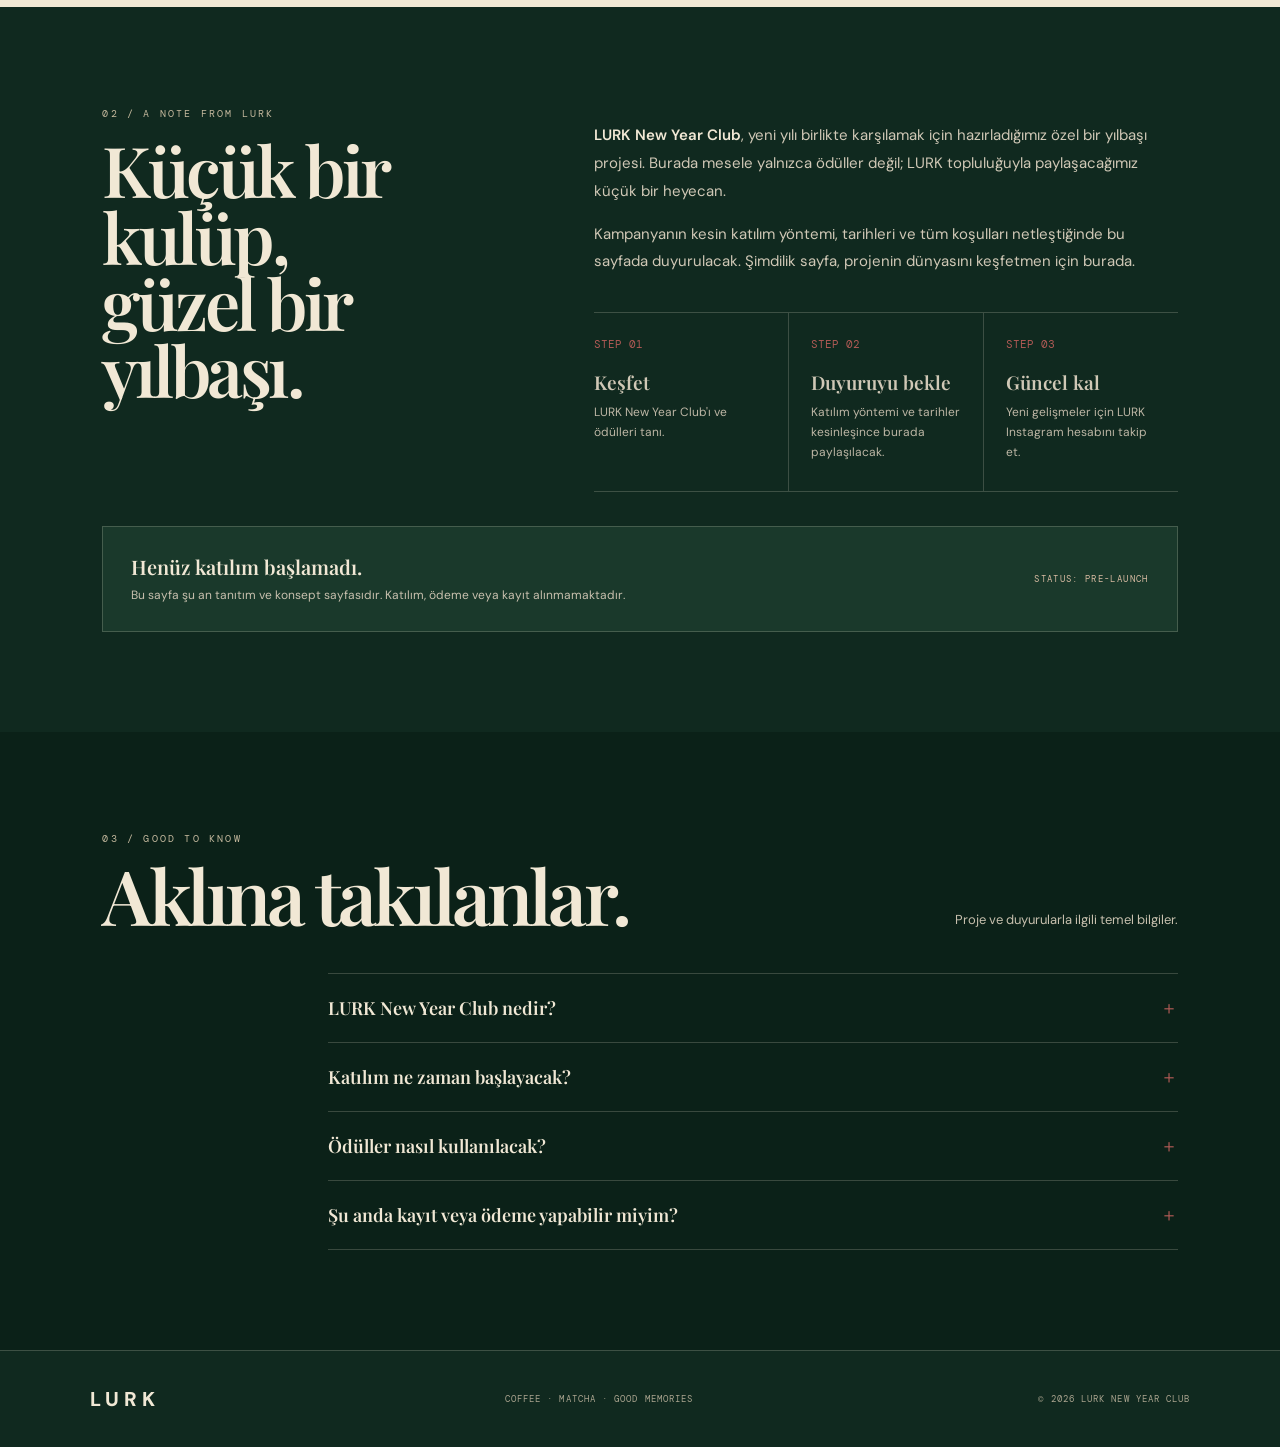
==== commit 7d413c05: "Move Santa hat from L to R in LURK logo" ====
--- a/new-year-club/index.html
+++ b/new-year-club/index.html
@@ -190,7 +190,7 @@
 
     /* Santa hat: smaller and seated directly on the L */
     .hero.logo-splash .opening-logo .santa-hat-art{
-      left:-1.2%;top:-13.5%;width:17%;height:auto;
+      left:39%;top:-13.5%;width:17%;height:auto;
       transform:rotate(-13deg);transform-origin:22% 78%;
     }
     /* Red horizontal campaign ribbon under the wordmark */
@@ -224,7 +224,7 @@
     .hero.logo-splash .new-year-ribbon:after{right:-18px;border-right:18px solid transparent}
     .hero.logo-splash .new-year-ribbon span{position:relative;z-index:1}
     @media(max-width:600px){
-      .hero.logo-splash .opening-logo .santa-hat-art{left:-1%;top:-13%;width:17.5%}
+      .hero.logo-splash .opening-logo .santa-hat-art{left:39%;top:-13%;width:17.5%}
       .hero.logo-splash .new-year-ribbon{left:-3%;width:106%;bottom:-24%;height:38px;font-size:11px;letter-spacing:.18em}
       .hero.logo-splash .new-year-ribbon:before,.hero.logo-splash .new-year-ribbon:after{border-top-width:18px;border-bottom-width:18px}
     }
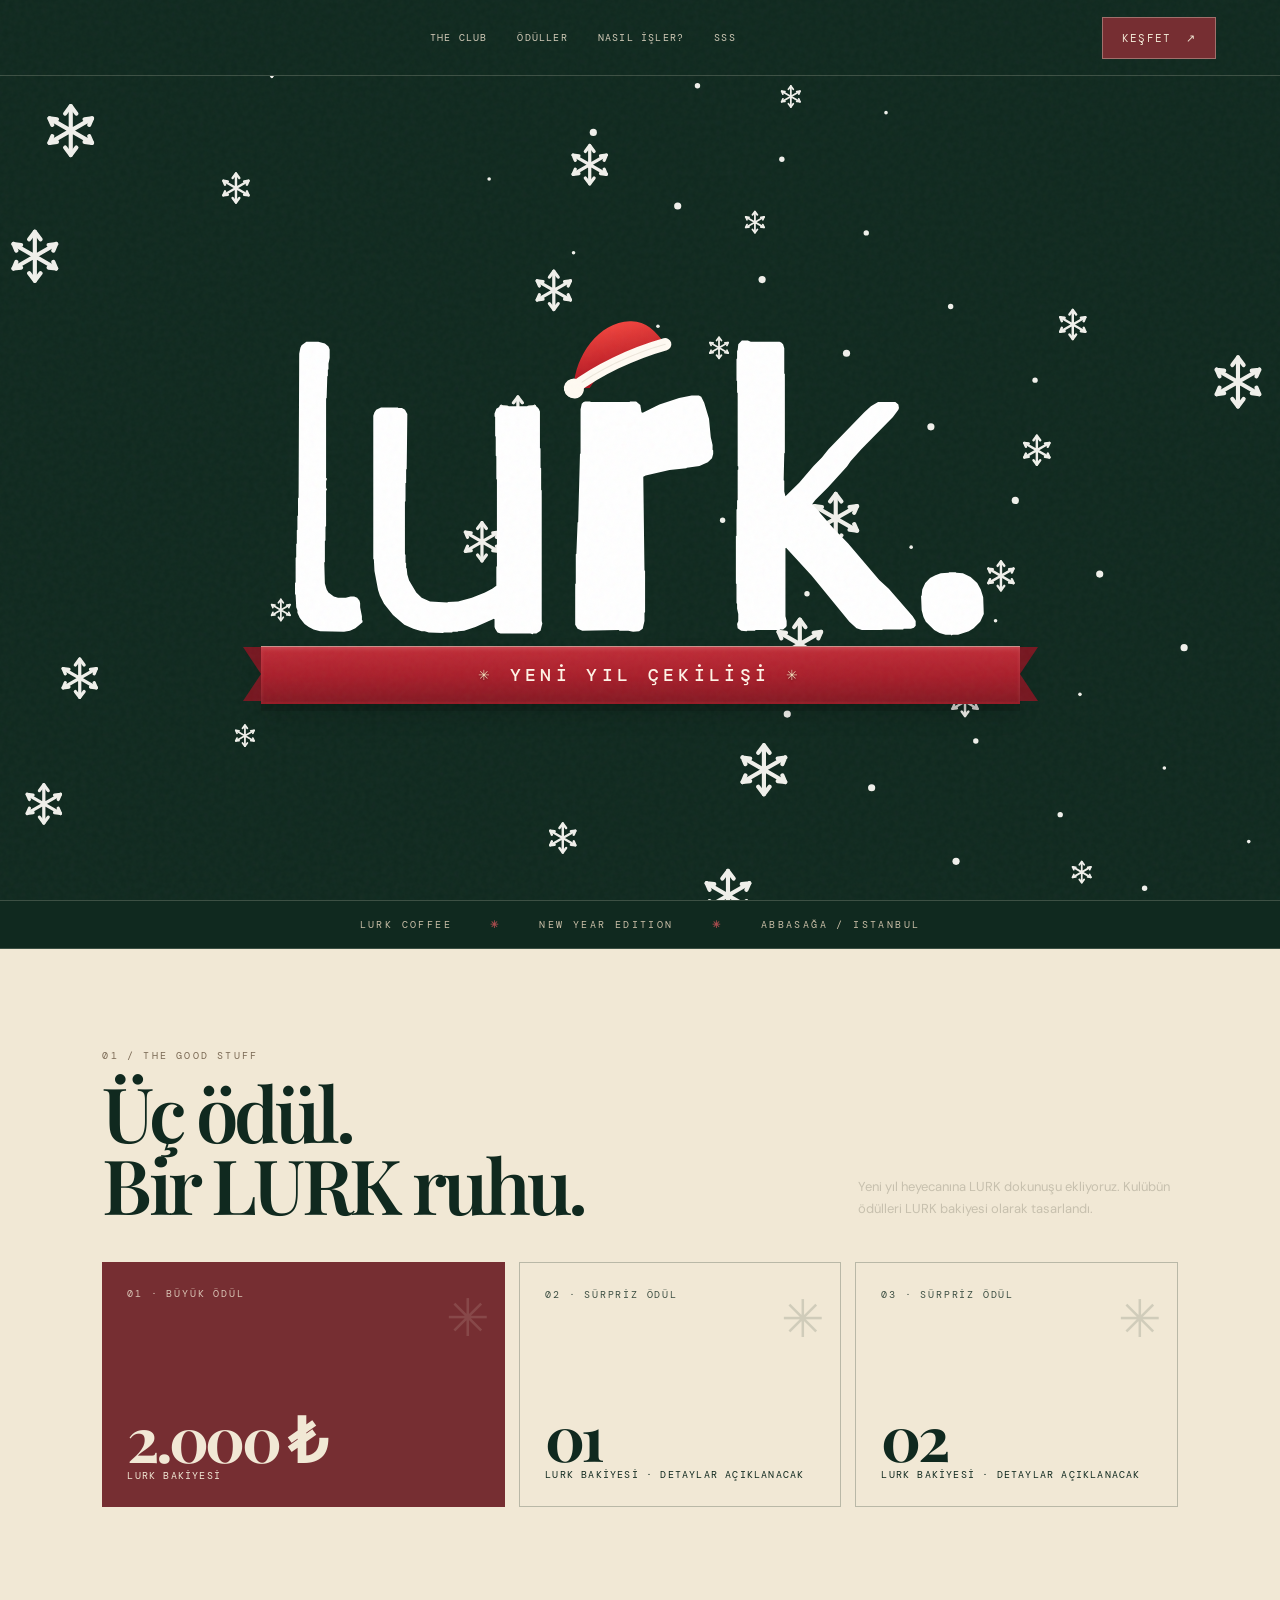
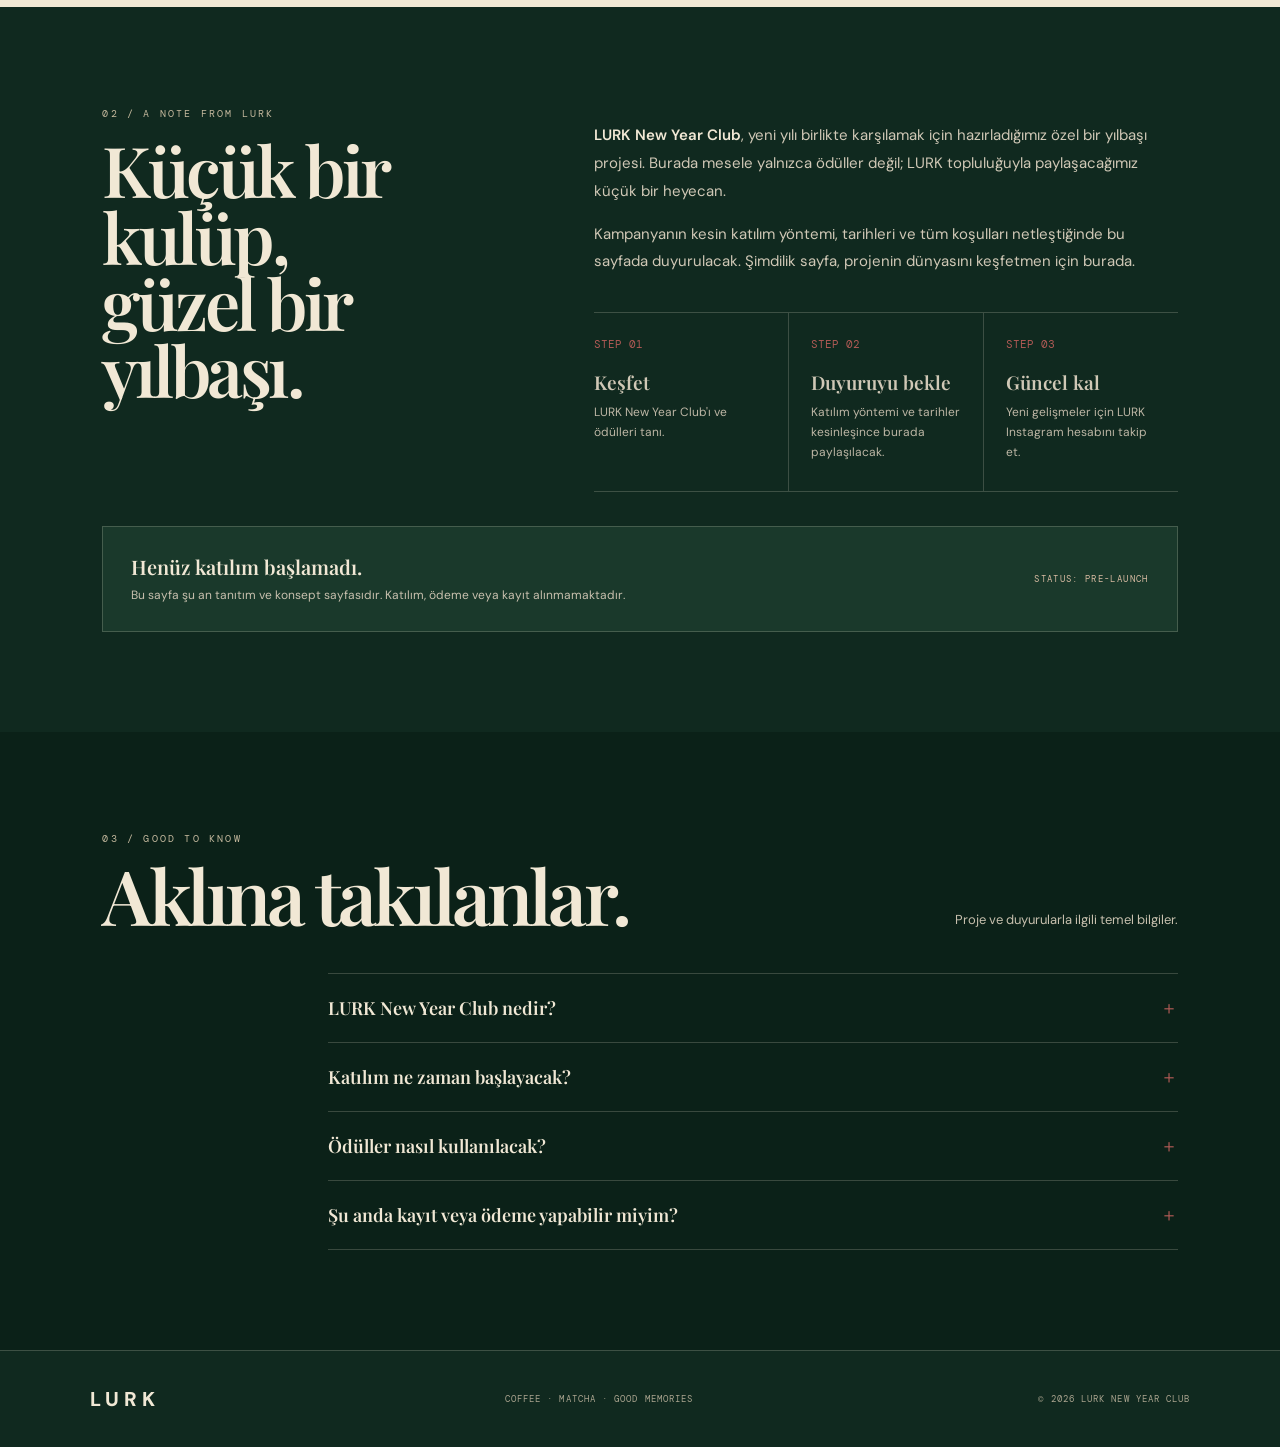
==== commit e698661c: "Lower Santa hat onto the R letter" ====
--- a/new-year-club/index.html
+++ b/new-year-club/index.html
@@ -190,7 +190,7 @@
 
     /* Santa hat: smaller and seated directly on the L */
     .hero.logo-splash .opening-logo .santa-hat-art{
-      left:39%;top:-13.5%;width:17%;height:auto;
+      left:39%;top:-5%;width:17%;height:auto;
       transform:rotate(-13deg);transform-origin:22% 78%;
     }
     /* Red horizontal campaign ribbon under the wordmark */
@@ -224,7 +224,7 @@
     .hero.logo-splash .new-year-ribbon:after{right:-18px;border-right:18px solid transparent}
     .hero.logo-splash .new-year-ribbon span{position:relative;z-index:1}
     @media(max-width:600px){
-      .hero.logo-splash .opening-logo .santa-hat-art{left:39%;top:-13%;width:17.5%}
+      .hero.logo-splash .opening-logo .santa-hat-art{left:39%;top:-5%;width:17.5%}
       .hero.logo-splash .new-year-ribbon{left:-3%;width:106%;bottom:-24%;height:38px;font-size:11px;letter-spacing:.18em}
       .hero.logo-splash .new-year-ribbon:before,.hero.logo-splash .new-year-ribbon:after{border-top-width:18px;border-bottom-width:18px}
     }
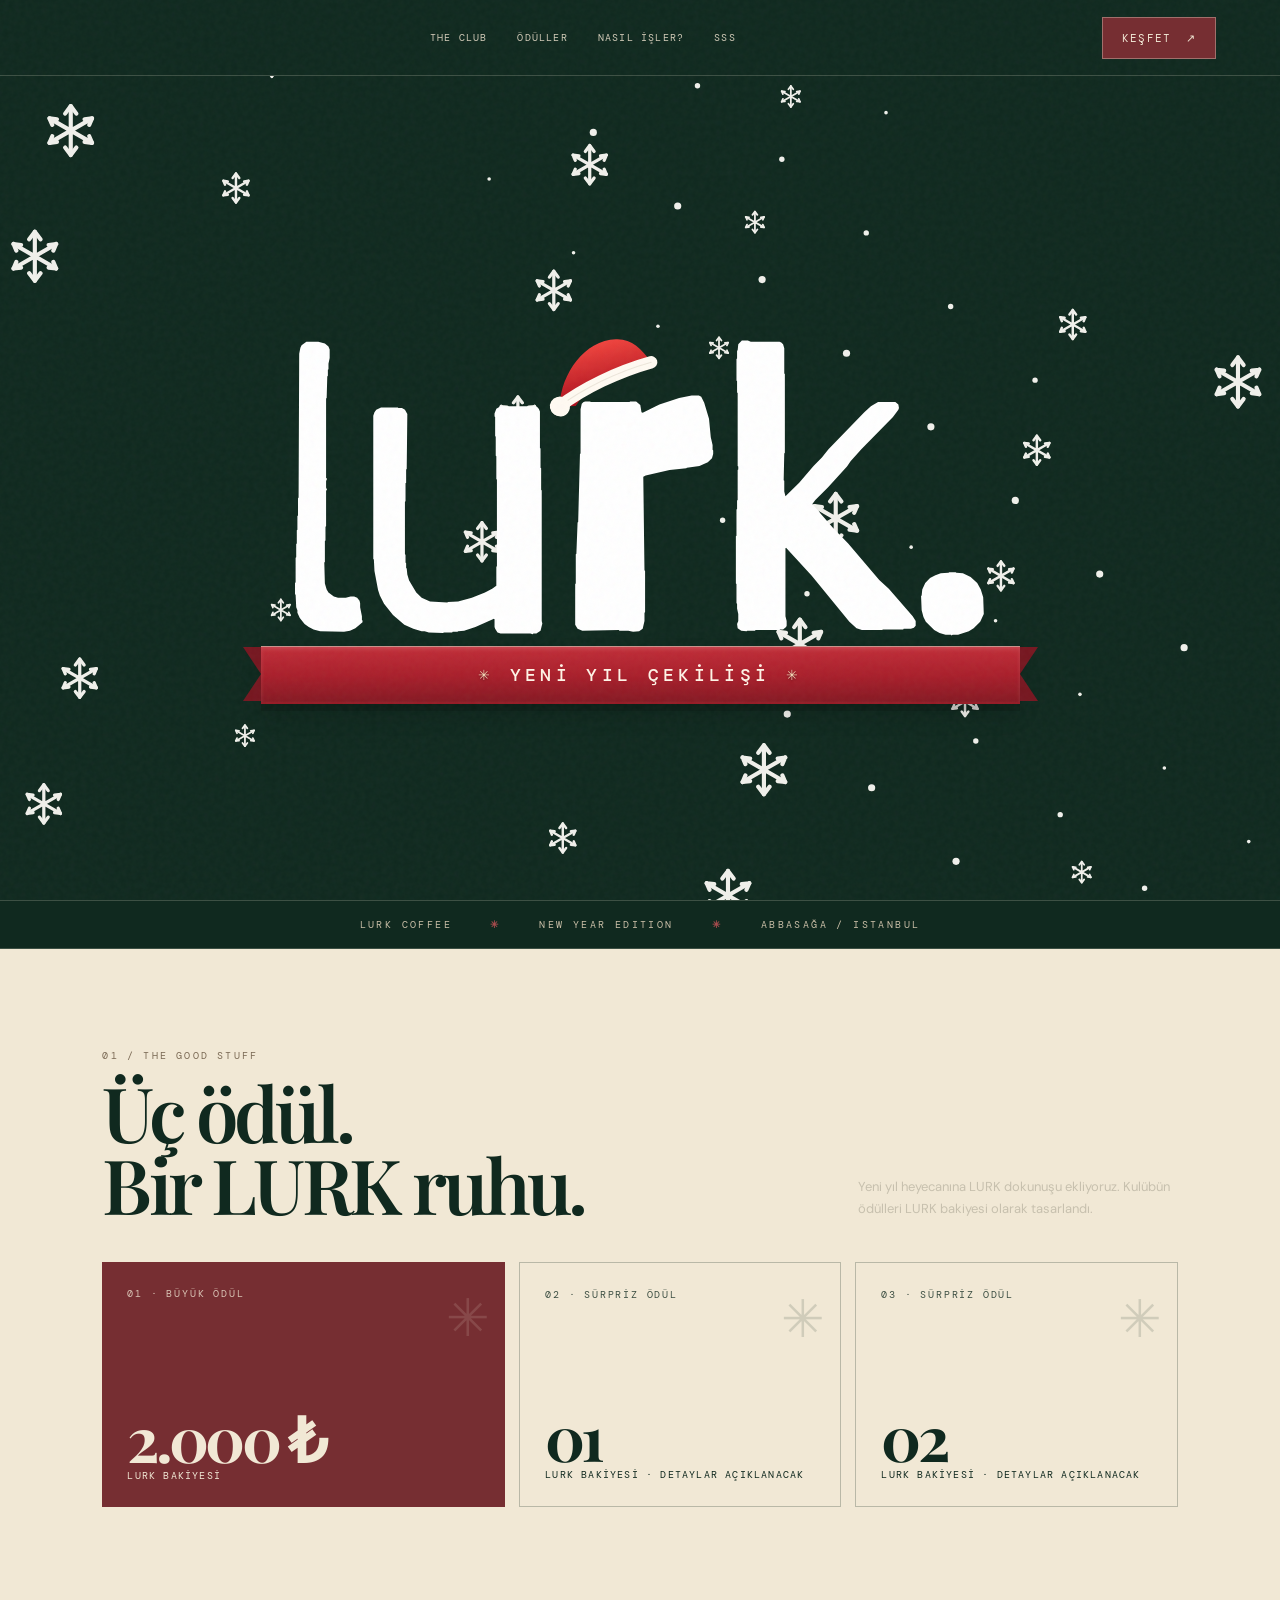
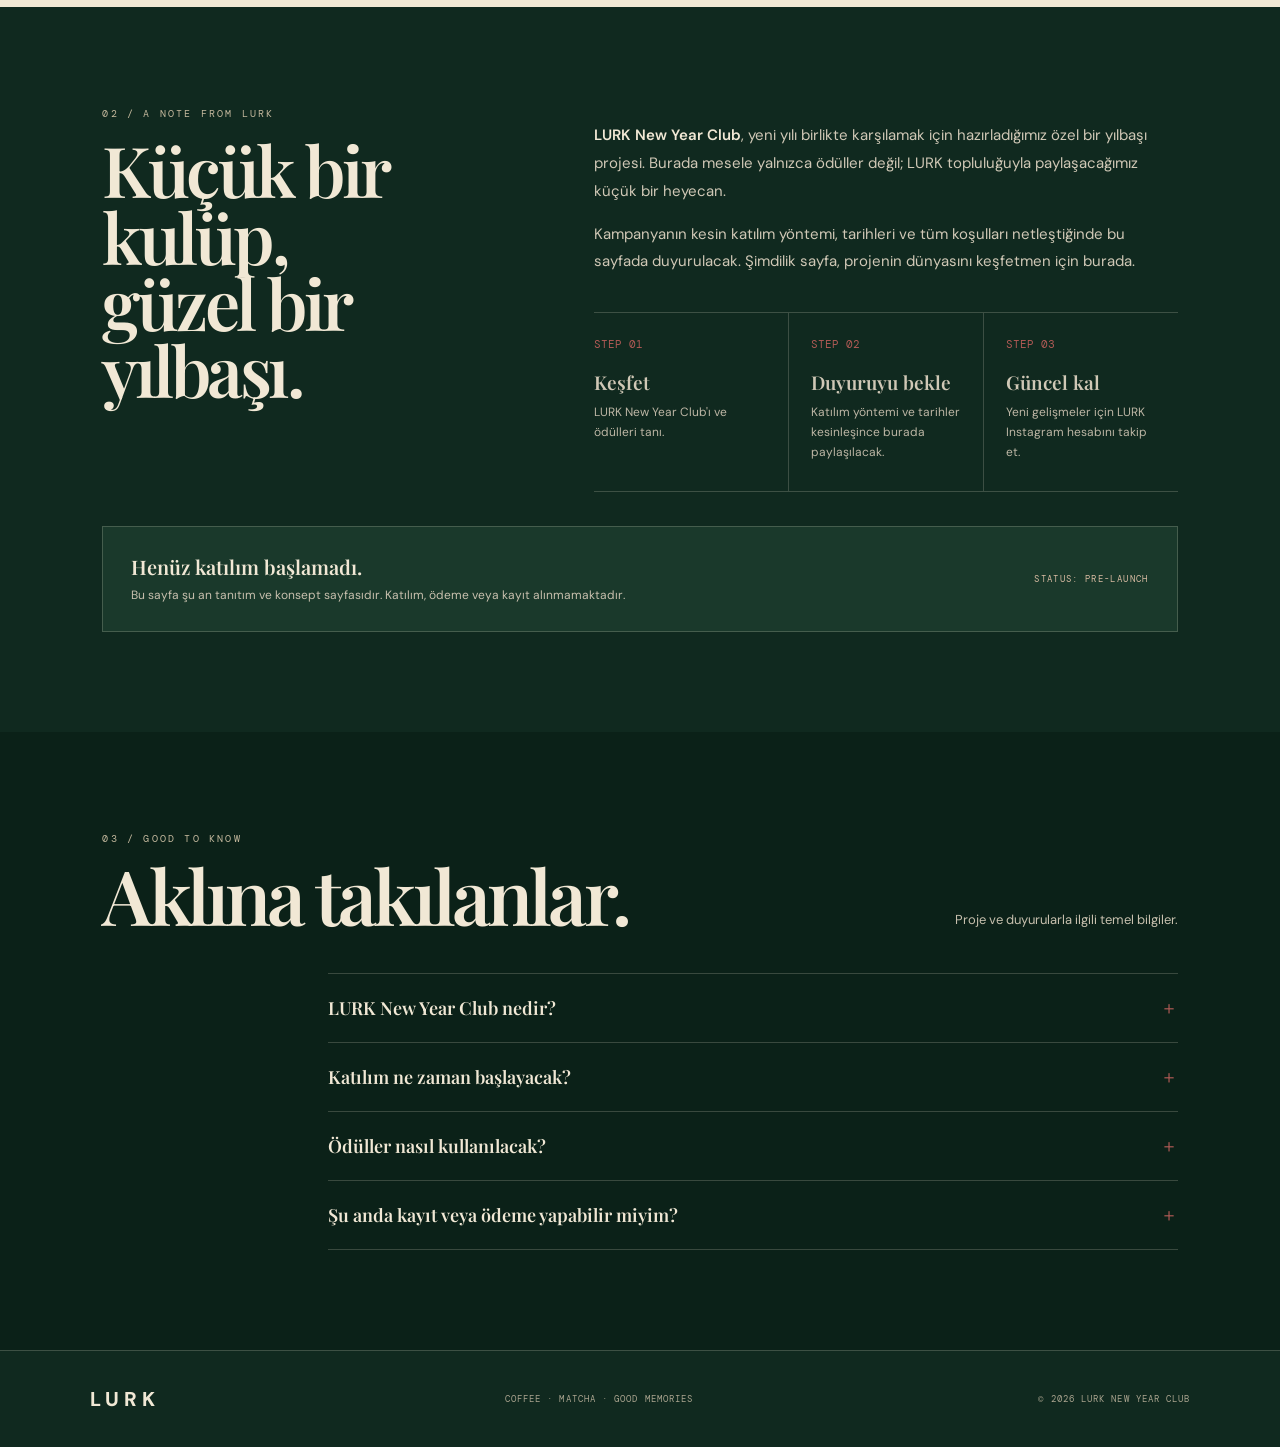
==== commit e70e06f4: "Fine-tune Santa hat position on R letter" ====
--- a/new-year-club/index.html
+++ b/new-year-club/index.html
@@ -190,7 +190,7 @@
 
     /* Santa hat: smaller and seated directly on the L */
     .hero.logo-splash .opening-logo .santa-hat-art{
-      left:39%;top:-5%;width:17%;height:auto;
+      left:37%;top:1%;width:17%;height:auto;
       transform:rotate(-13deg);transform-origin:22% 78%;
     }
     /* Red horizontal campaign ribbon under the wordmark */
@@ -224,7 +224,7 @@
     .hero.logo-splash .new-year-ribbon:after{right:-18px;border-right:18px solid transparent}
     .hero.logo-splash .new-year-ribbon span{position:relative;z-index:1}
     @media(max-width:600px){
-      .hero.logo-splash .opening-logo .santa-hat-art{left:39%;top:-5%;width:17.5%}
+      .hero.logo-splash .opening-logo .santa-hat-art{left:37%;top:1%;width:17.5%}
       .hero.logo-splash .new-year-ribbon{left:-3%;width:106%;bottom:-24%;height:38px;font-size:11px;letter-spacing:.18em}
       .hero.logo-splash .new-year-ribbon:before,.hero.logo-splash .new-year-ribbon:after{border-top-width:18px;border-bottom-width:18px}
     }
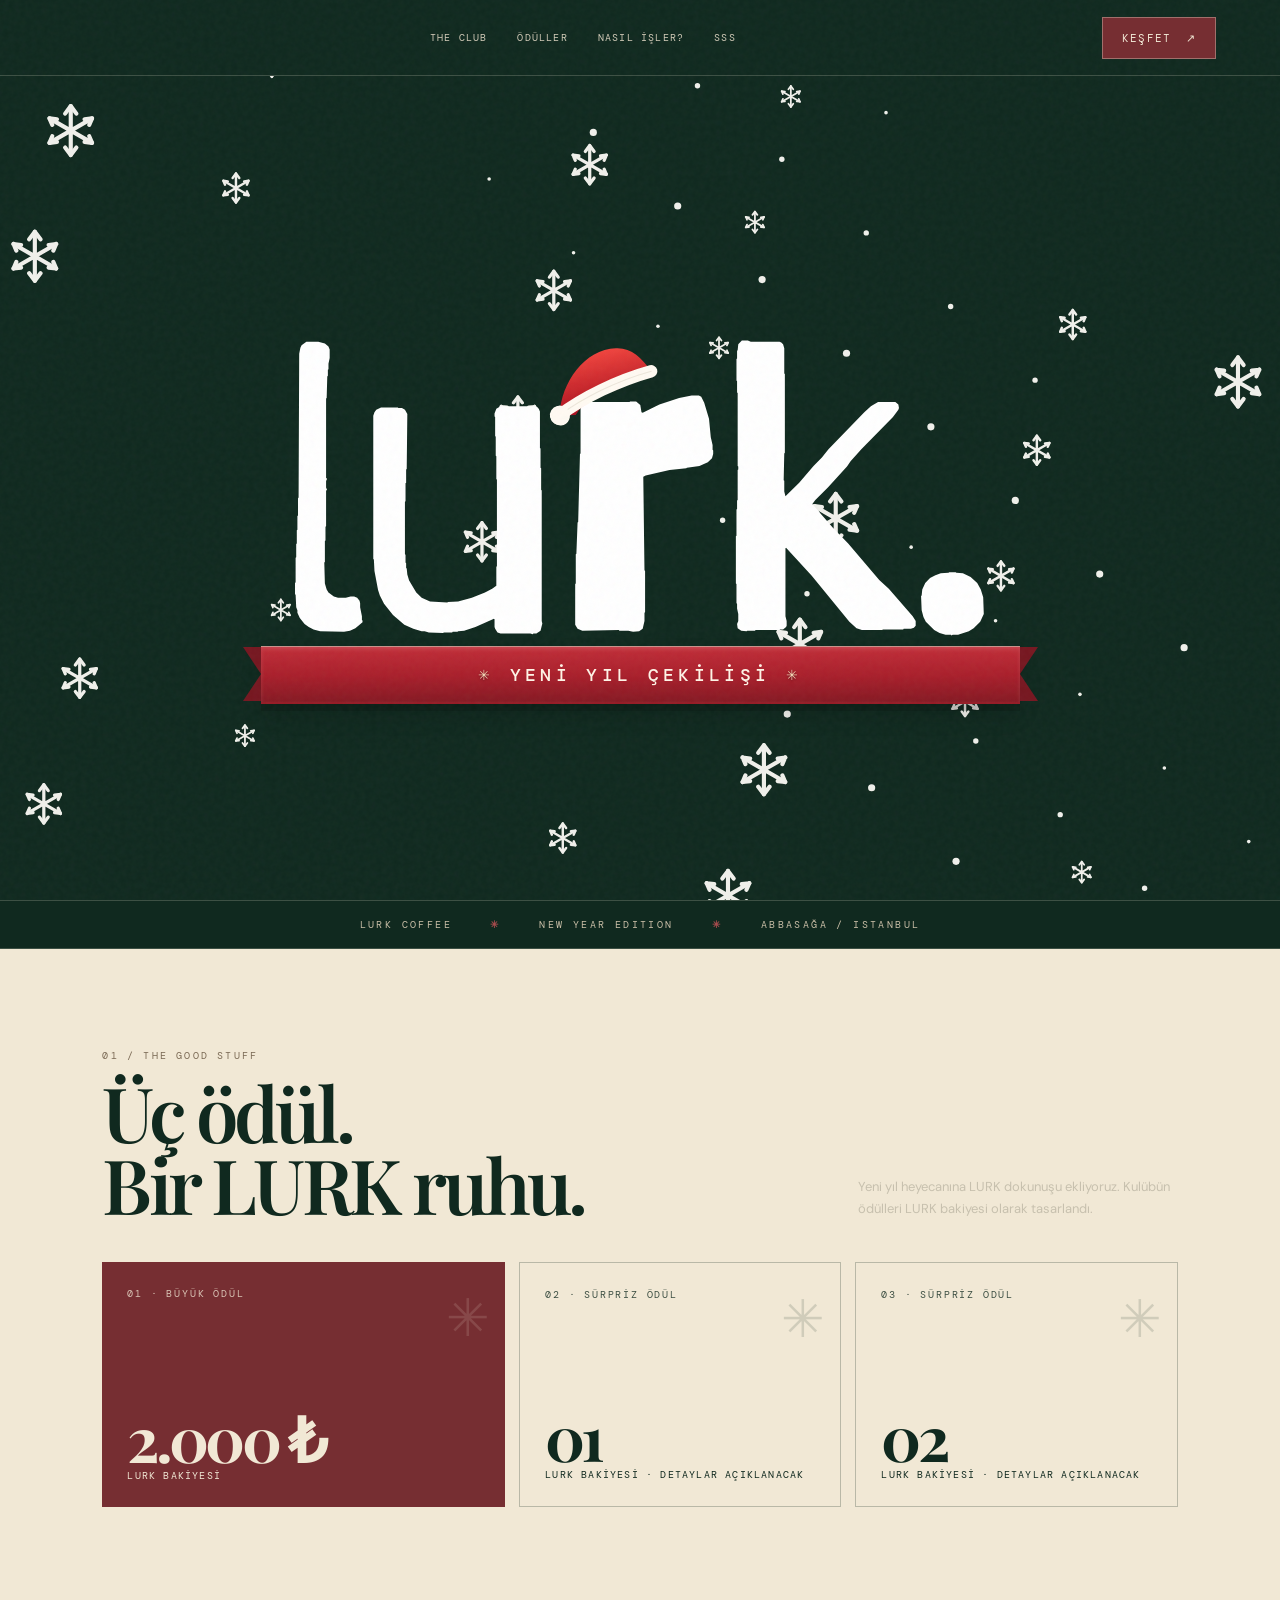
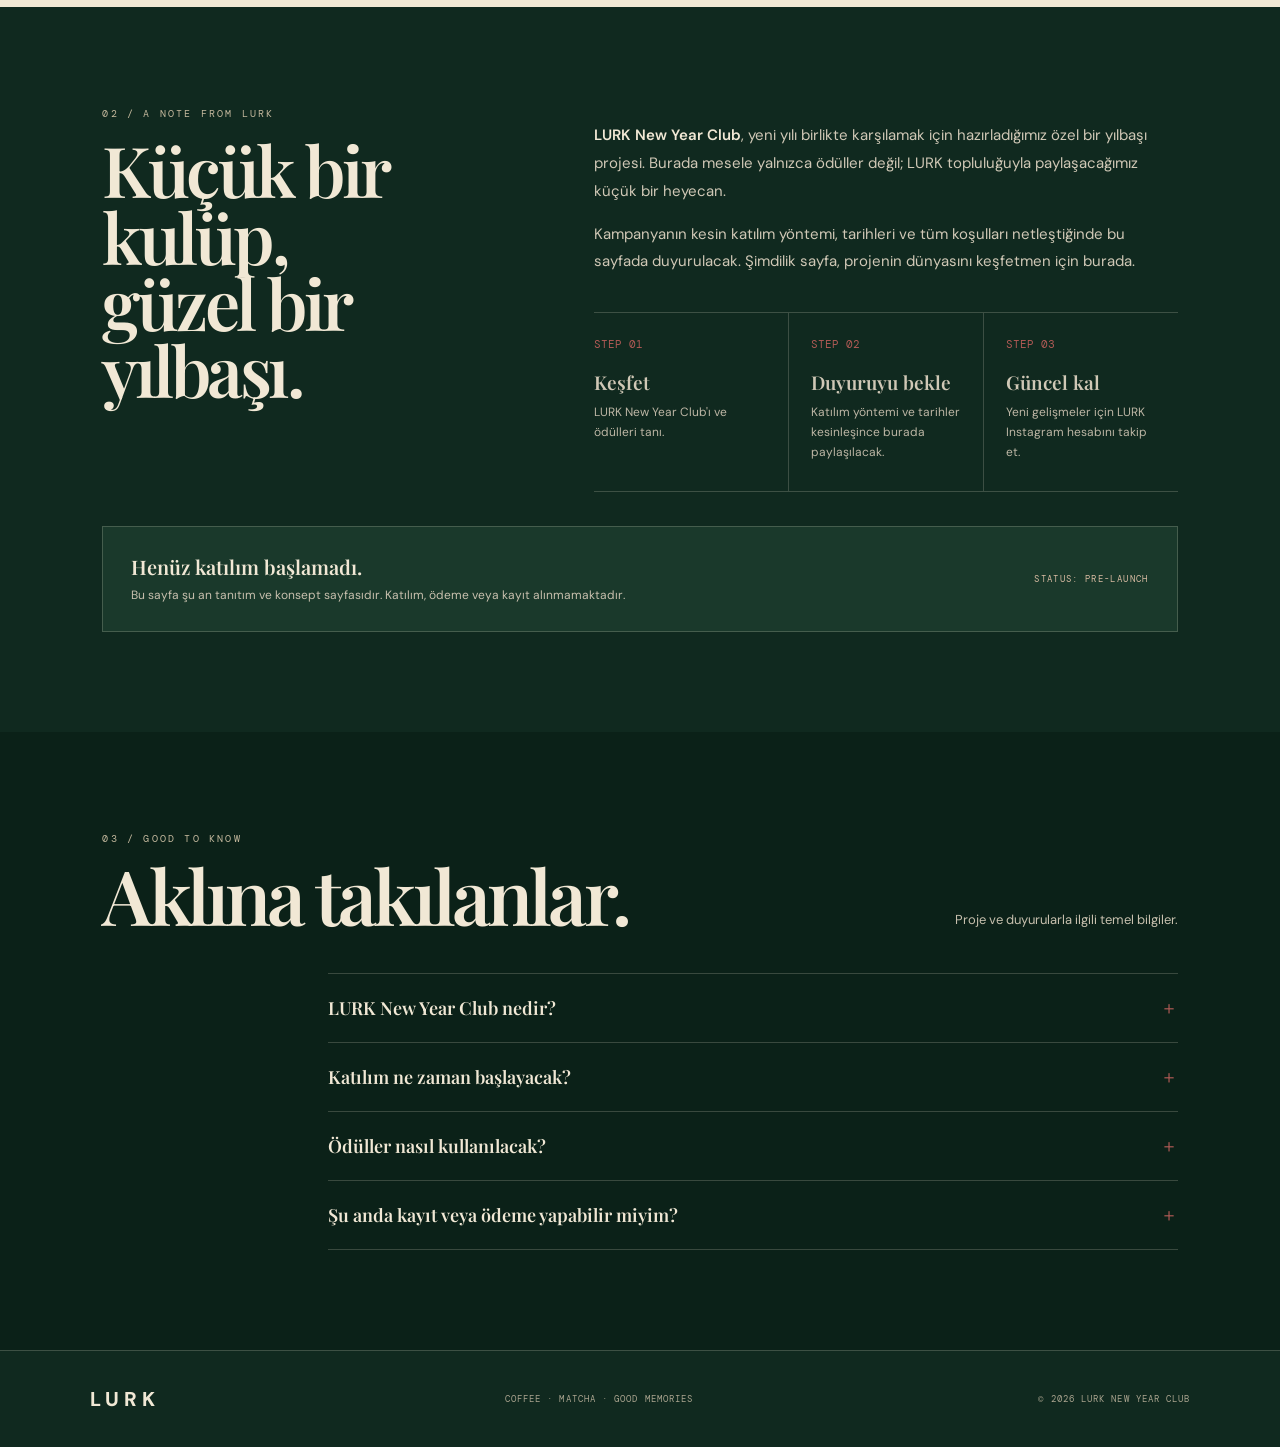
==== commit a27181b6: "Lower Santa hat slightly further" ====
--- a/new-year-club/index.html
+++ b/new-year-club/index.html
@@ -190,7 +190,7 @@
 
     /* Santa hat: smaller and seated directly on the L */
     .hero.logo-splash .opening-logo .santa-hat-art{
-      left:37%;top:1%;width:17%;height:auto;
+      left:37%;top:4%;width:17%;height:auto;
       transform:rotate(-13deg);transform-origin:22% 78%;
     }
     /* Red horizontal campaign ribbon under the wordmark */
@@ -224,7 +224,7 @@
     .hero.logo-splash .new-year-ribbon:after{right:-18px;border-right:18px solid transparent}
     .hero.logo-splash .new-year-ribbon span{position:relative;z-index:1}
     @media(max-width:600px){
-      .hero.logo-splash .opening-logo .santa-hat-art{left:37%;top:1%;width:17.5%}
+      .hero.logo-splash .opening-logo .santa-hat-art{left:37%;top:4%;width:17.5%}
       .hero.logo-splash .new-year-ribbon{left:-3%;width:106%;bottom:-24%;height:38px;font-size:11px;letter-spacing:.18em}
       .hero.logo-splash .new-year-ribbon:before,.hero.logo-splash .new-year-ribbon:after{border-top-width:18px;border-bottom-width:18px}
     }
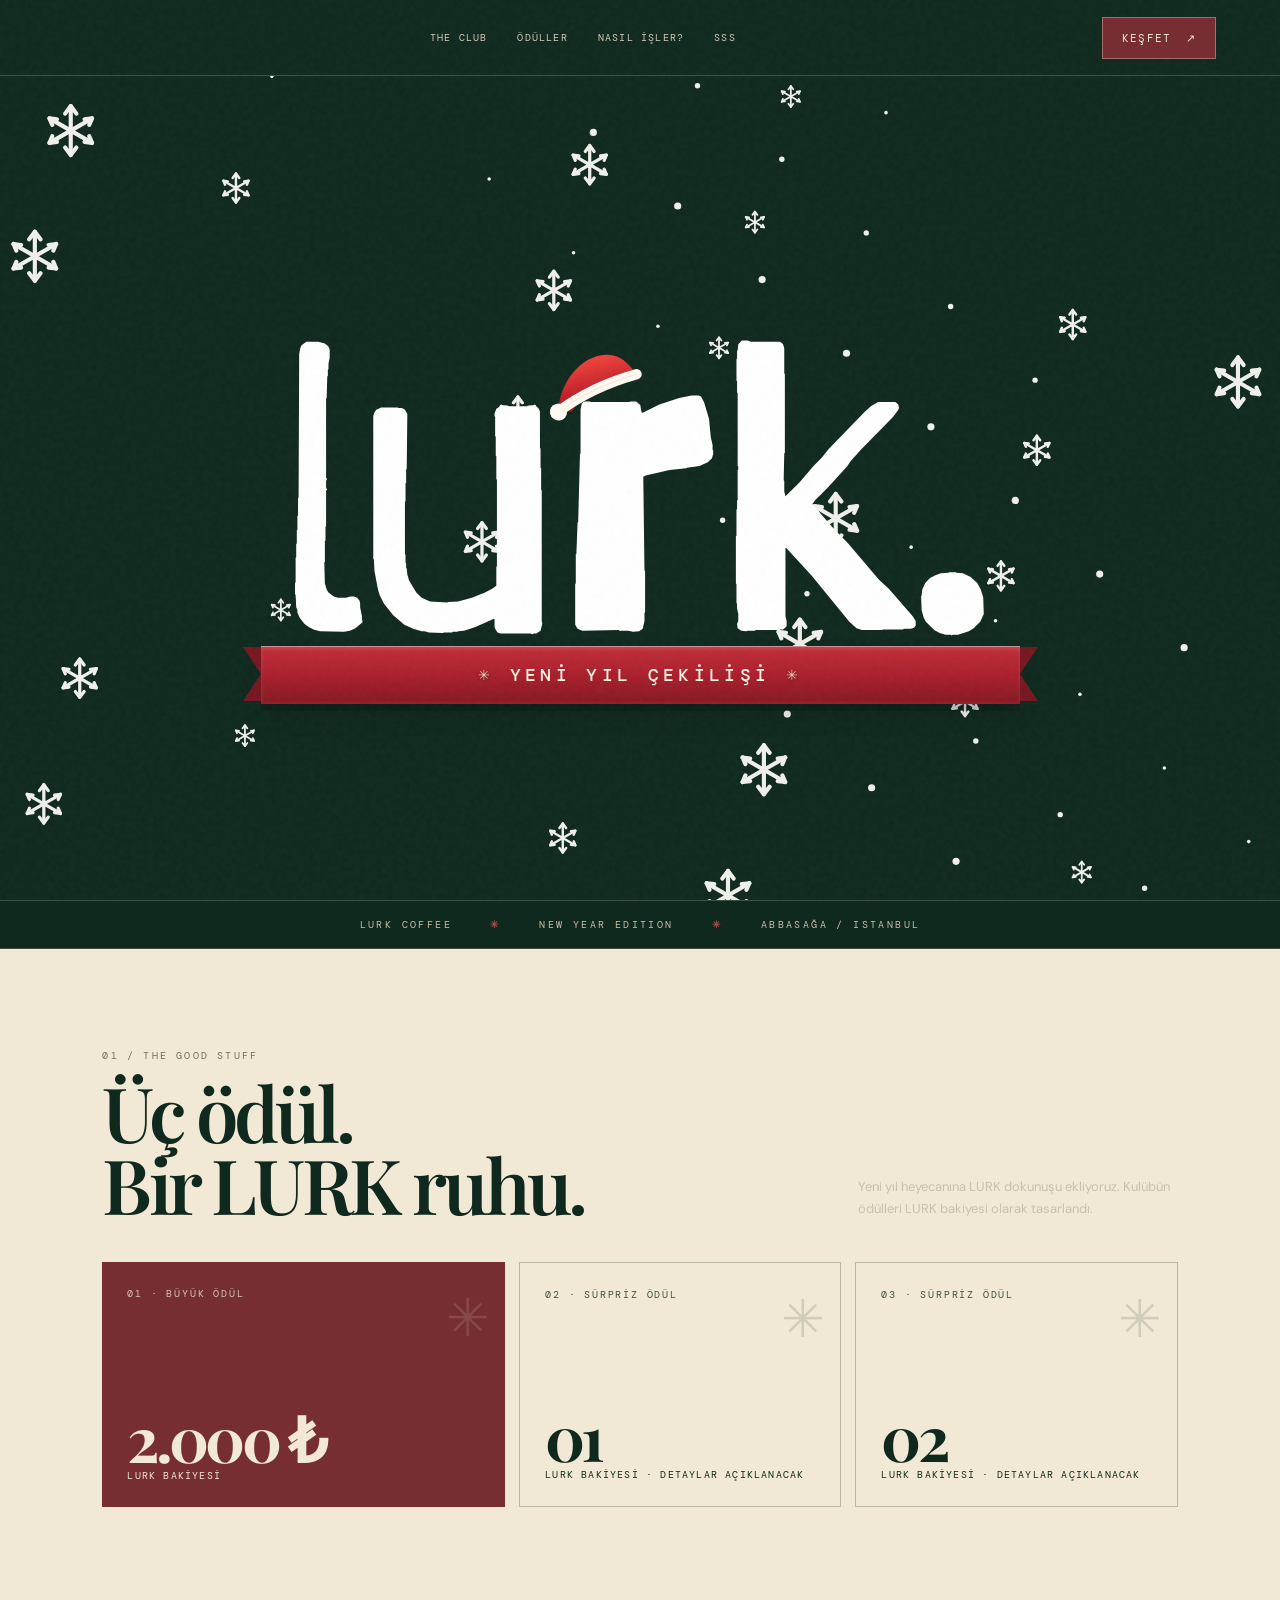
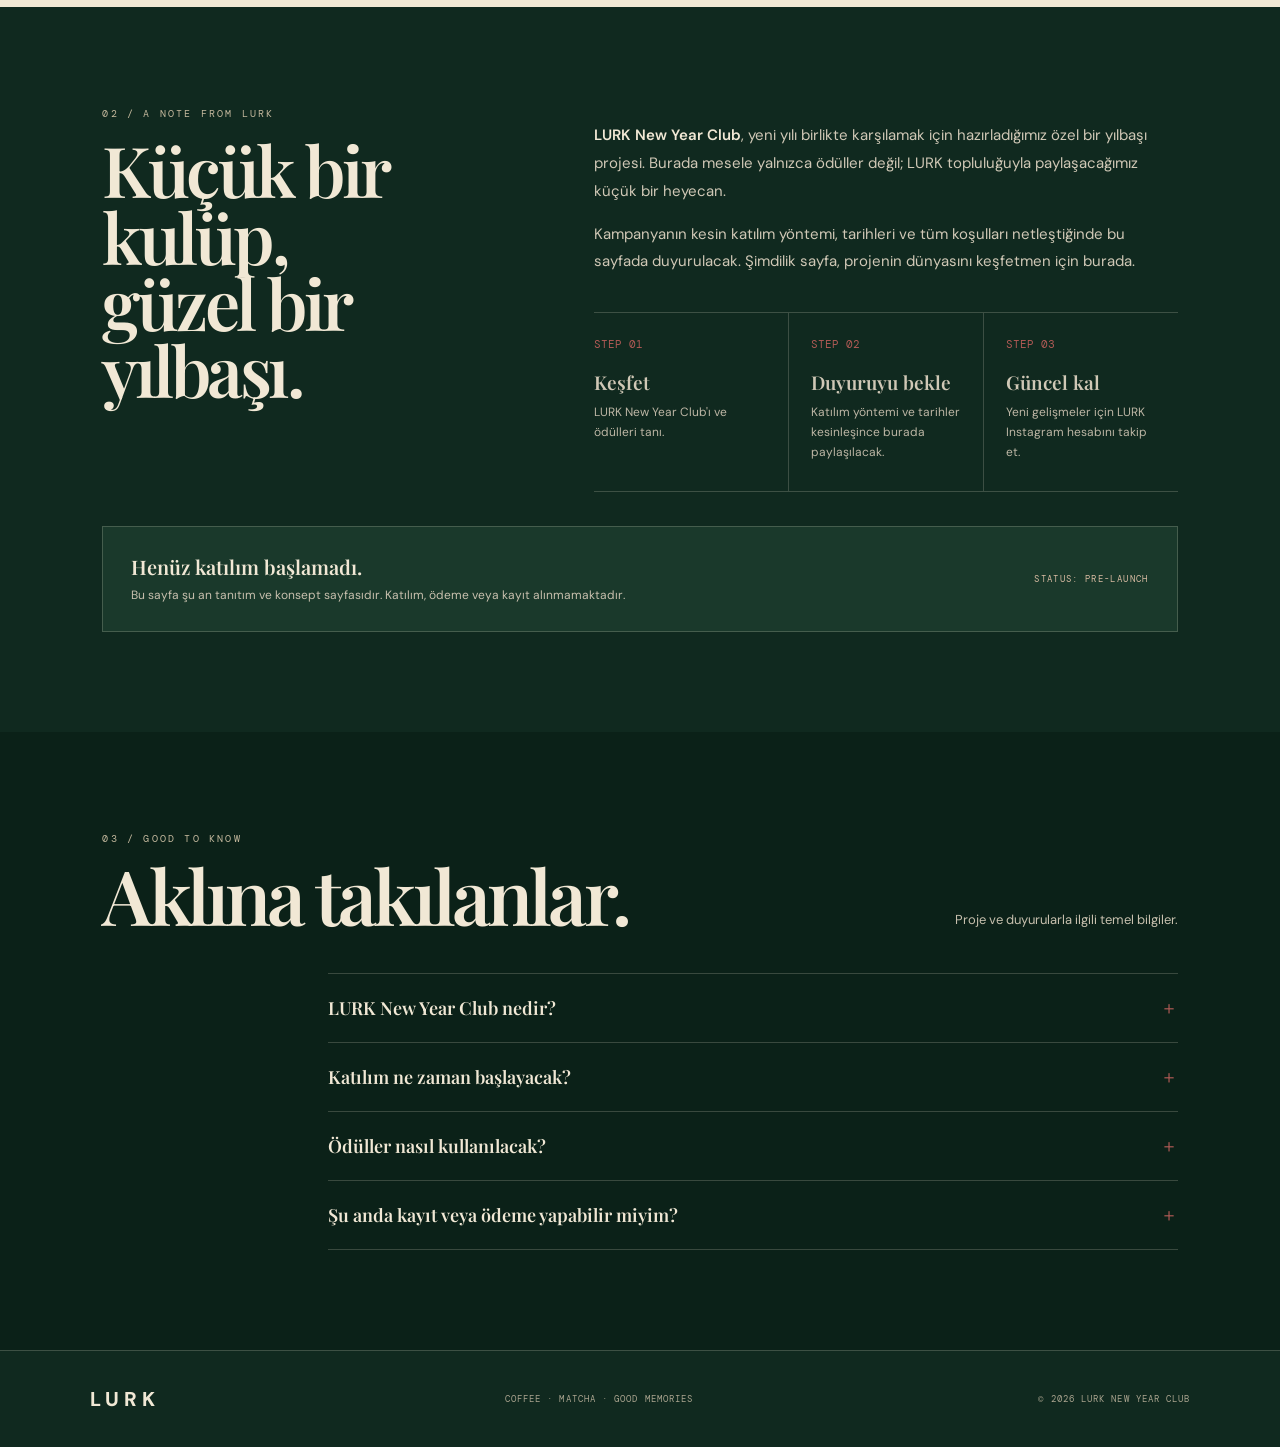
==== commit 30706df2: "Slightly shrink and lower Santa hat" ====
--- a/new-year-club/index.html
+++ b/new-year-club/index.html
@@ -190,7 +190,7 @@
 
     /* Santa hat: smaller and seated directly on the L */
     .hero.logo-splash .opening-logo .santa-hat-art{
-      left:37%;top:4%;width:17%;height:auto;
+      left:37%;top:6%;width:14.5%;height:auto;
       transform:rotate(-13deg);transform-origin:22% 78%;
     }
     /* Red horizontal campaign ribbon under the wordmark */
@@ -224,7 +224,7 @@
     .hero.logo-splash .new-year-ribbon:after{right:-18px;border-right:18px solid transparent}
     .hero.logo-splash .new-year-ribbon span{position:relative;z-index:1}
     @media(max-width:600px){
-      .hero.logo-splash .opening-logo .santa-hat-art{left:37%;top:4%;width:17.5%}
+      .hero.logo-splash .opening-logo .santa-hat-art{left:37%;top:6%;width:15.5%}
       .hero.logo-splash .new-year-ribbon{left:-3%;width:106%;bottom:-24%;height:38px;font-size:11px;letter-spacing:.18em}
       .hero.logo-splash .new-year-ribbon:before,.hero.logo-splash .new-year-ribbon:after{border-top-width:18px;border-bottom-width:18px}
     }
